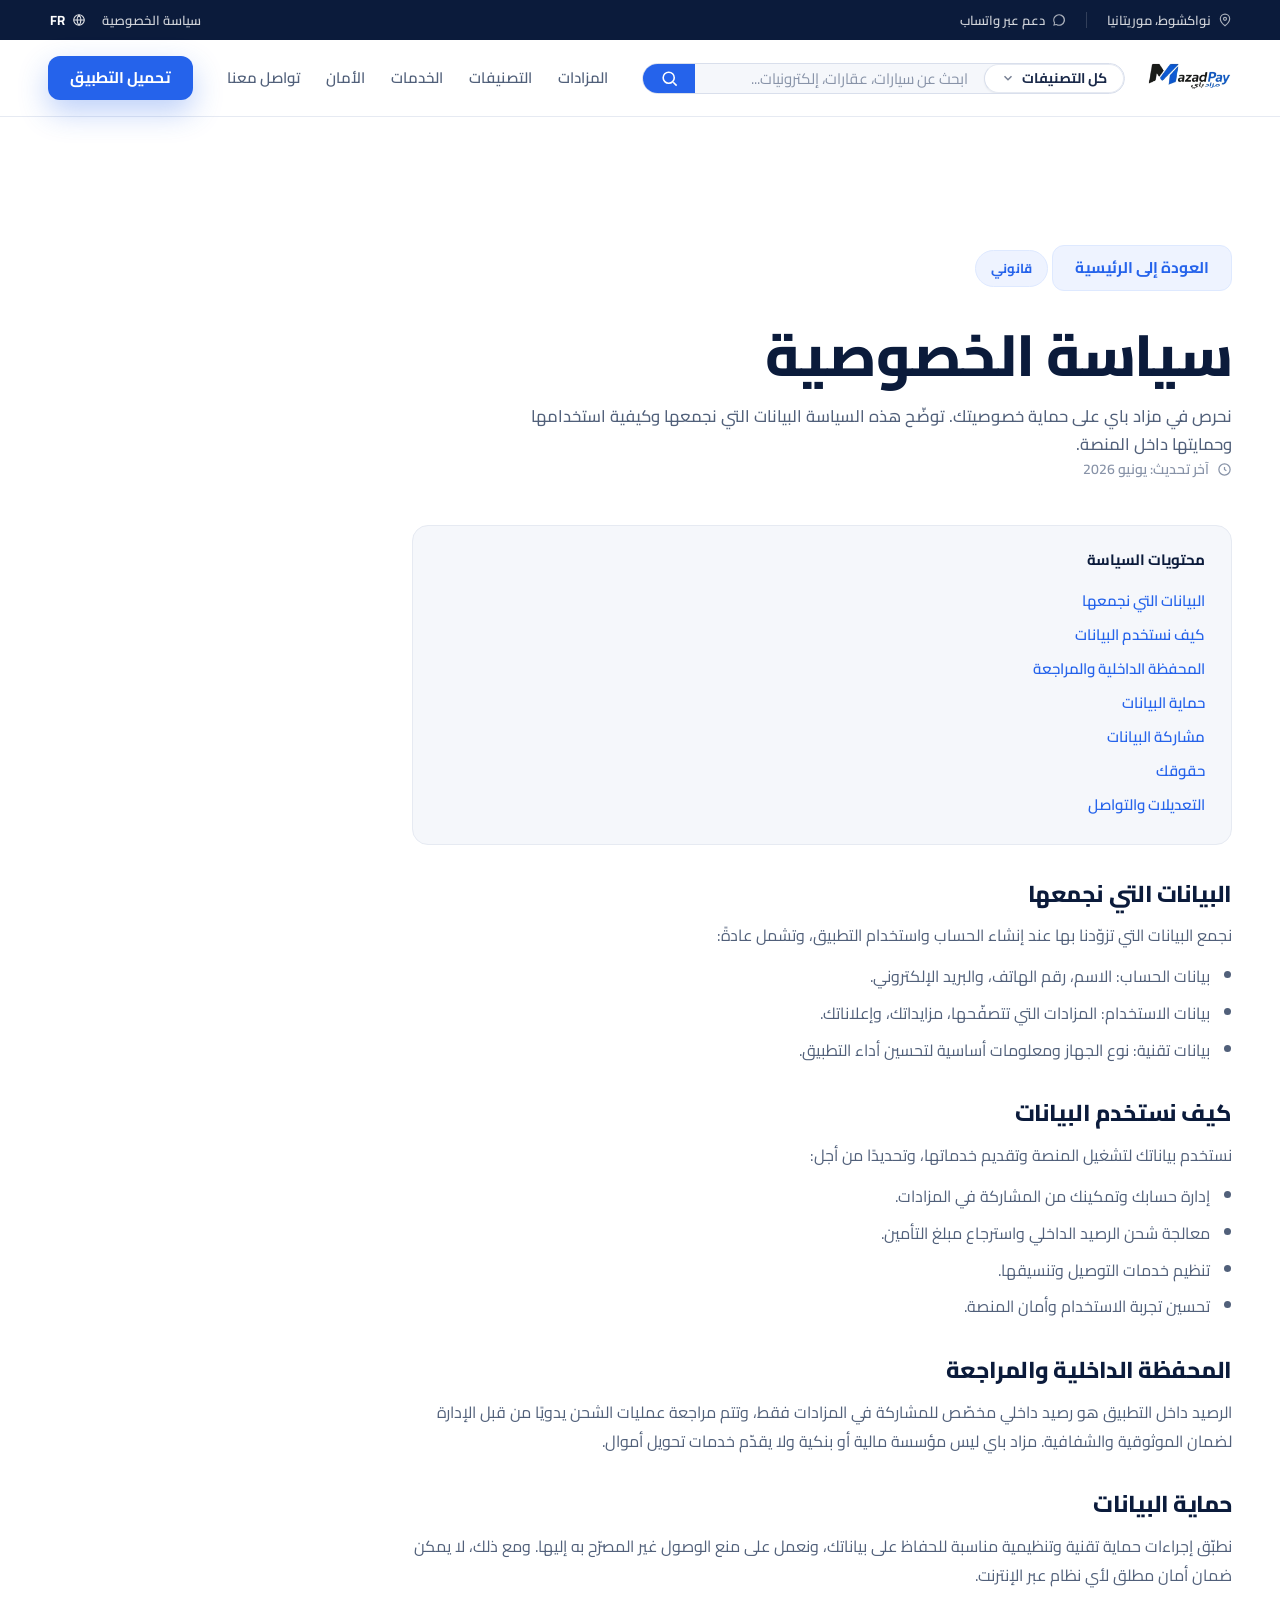
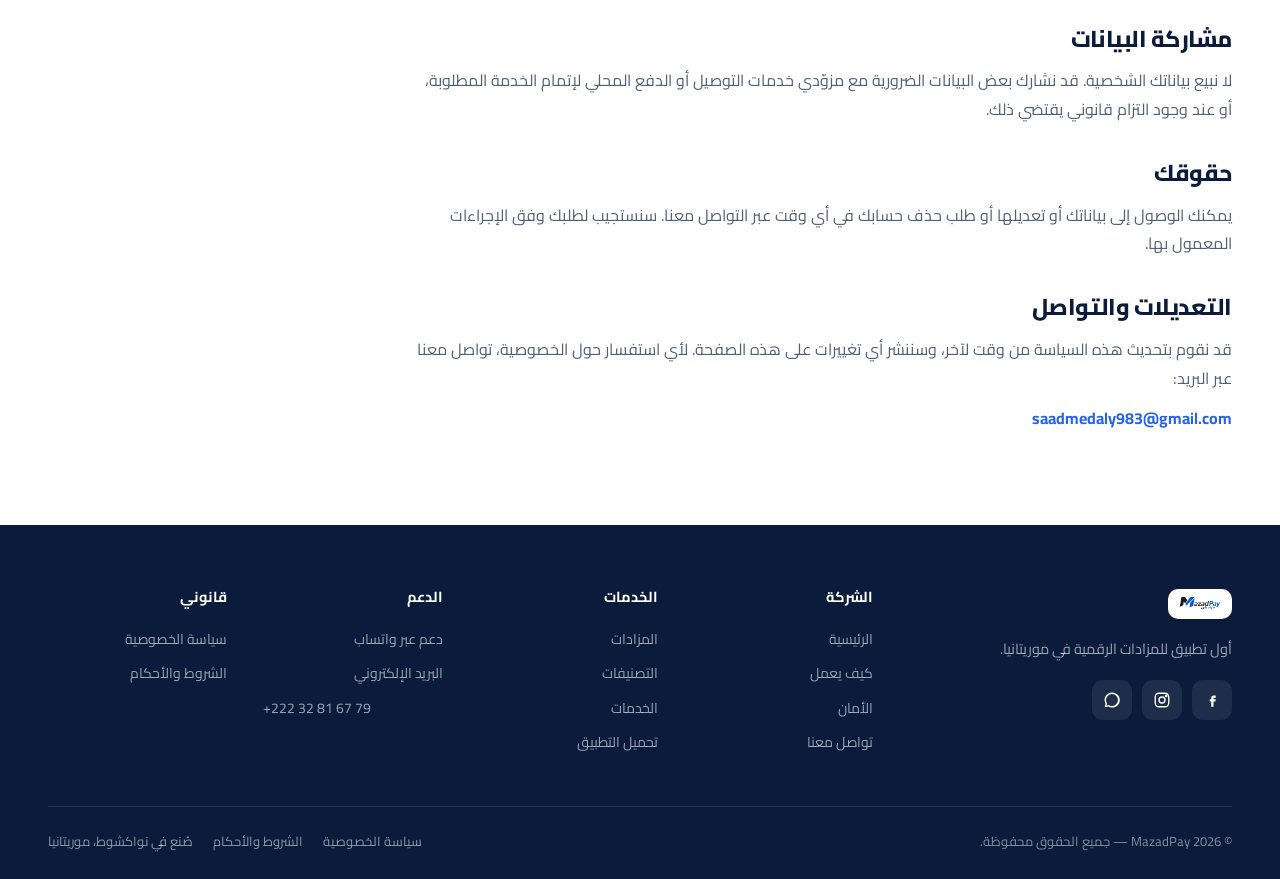
==== privacy.html @ 78e2364e "feat: improve MazadPay static website for launch - professional static website: HTML + CSS + JS, RTL" ====
<!DOCTYPE html>
<html lang="ar" dir="rtl">
<head>
<meta charset="UTF-8" />
<meta name="viewport" content="width=device-width, initial-scale=1.0" />
<title>سياسة الخصوصية — مزاد باي MazadPay</title>
<meta name="description" content="سياسة خصوصية مزاد باي MazadPay: كيف نجمع بياناتك ونحميها ونستخدمها داخل منصة المزادات الرقمية." />
<meta name="theme-color" content="#2563EB" />
<link rel="icon" type="image/png" href="assets/mazadpay-logo-transparent.png" />
<link rel="preconnect" href="https://fonts.googleapis.com" />
<link rel="preconnect" href="https://fonts.gstatic.com" crossorigin />
<link href="https://fonts.googleapis.com/css2?family=Cairo:wght@400;500;600;700;800&display=swap" rel="stylesheet" />
<link rel="stylesheet" href="css/styles.css" />
<link rel="stylesheet" href="css/home.css" />
</head>
<body>

<div class="topbar">
  <div class="container topbar__inner">
    <span class="topbar__item"><svg viewBox="0 0 24 24" fill="none" stroke="currentColor" stroke-width="2"><path d="M20 10c0 6-8 12-8 12s-8-6-8-12a8 8 0 0 1 16 0Z"/><circle cx="12" cy="10" r="2.6"/></svg><span data-i18n="tb_loc">نواكشوط، موريتانيا</span></span>
    <span class="topbar__sep"></span>
    <a class="topbar__item hide-sm" href="https://wa.me/22232816779" target="_blank" rel="noopener"><svg viewBox="0 0 24 24" fill="currentColor"><path d="M12 2a10 10 0 0 0-8.6 15l-1.3 4.8 5-1.3A10 10 0 1 0 12 2Zm0 18a8 8 0 0 1-4.1-1.1l-.3-.2-3 .8.8-2.9-.2-.3A8 8 0 1 1 12 20Z"/></svg><span data-i18n="tb_support">دعم عبر واتساب</span></a>
    <div class="topbar__right">
      <a class="topbar__item hide-sm" href="privacy.html" data-i18n="ft_privacy">سياسة الخصوصية</a>
      <button class="topbar__lang" data-lang-toggle aria-label="Switch language"><svg viewBox="0 0 24 24" fill="none" stroke="currentColor" stroke-width="2"><circle cx="12" cy="12" r="9"/><path d="M3 12h18M12 3a14 14 0 0 1 0 18M12 3a14 14 0 0 0 0 18"/></svg><span class="lang-label">FR</span></button>
    </div>
  </div>
</div>

<header class="header">
  <div class="container header__inner">
    <a href="index.html" class="header__logo" aria-label="MazadPay"><img src="assets/mazadpay-logo-transparent.png" alt="MazadPay" /></a>
    <form class="header__search" role="search" onsubmit="return false;">
      <span class="cat"><span data-i18n="sc_all">كل التصنيفات</span><svg viewBox="0 0 24 24" fill="none" stroke="currentColor" stroke-width="2.5"><path d="m6 9 6 6 6-6"/></svg></span>
      <input type="search" data-i18n-ph="search_ph" placeholder="ابحث عن سيارة، عقار، هاتف..." aria-label="بحث" />
      <button type="submit" data-i18n-aria="search_btn" aria-label="بحث"><svg viewBox="0 0 24 24" fill="none" stroke="currentColor" stroke-width="2"><circle cx="11" cy="11" r="7"/><path d="m21 21-4.3-4.3"/></svg></button>
    </form>
    <nav class="header__nav">
      <a href="index.html#auctions" data-i18n="nav_auctions">المزادات</a>
      <a href="index.html#categories" data-i18n="cat_eyebrow">التصنيفات</a>
      <a href="index.html#services" data-i18n="nav_services">الخدمات</a>
      <a href="index.html#security" data-i18n="nav_security">الأمان</a>
      <a href="index.html#contact" data-i18n="nav_contact">تواصل معنا</a>
    </nav>
    <div class="header__right">
      <a href="index.html#download" class="btn btn--primary" data-i18n="nav_download">تحميل التطبيق</a>
      <button class="header__burger" aria-label="Menu"><span></span></button>
    </div>
  </div>
  <div class="mobile-menu">
    <a href="index.html#auctions" data-i18n="nav_auctions">المزادات</a>
    <a href="index.html#categories" data-i18n="cat_eyebrow">التصنيفات</a>
    <a href="index.html#services" data-i18n="nav_services">الخدمات</a>
    <a href="index.html#how" data-i18n="nav_how">كيف يعمل</a>
    <a href="index.html#security" data-i18n="nav_security">الأمان</a>
    <a href="index.html#contact" data-i18n="nav_contact">تواصل معنا</a>
    <a href="index.html#download" class="btn btn--primary btn--block" data-i18n="nav_download">تحميل التطبيق</a>
  </div>
</header>

<main class="legal">
  <div class="container">
    <div class="legal__head">
      <a href="index.html" class="btn btn--soft" style="margin-bottom:22px" data-i18n="lg_back">العودة إلى الرئيسية</a>
      <span class="eyebrow" data-i18n="pp_eyebrow">قانوني</span>
      <h1 data-i18n="pp_title">سياسة الخصوصية</h1>
      <p class="lead" data-i18n="pp_intro" style="margin-top:14px">نحرص في مزاد باي على حماية خصوصيتك. توضّح هذه السياسة البيانات التي نجمعها وكيفية استخدامها وحمايتها داخل المنصة.</p>
      <div class="legal__updated"><svg viewBox="0 0 24 24" width="15" fill="none" stroke="currentColor" stroke-width="2"><circle cx="12" cy="12" r="9"/><path d="M12 8v4l3 2"/></svg><span data-i18n="lg_updated">آخر تحديث: يونيو 2026</span></div>
    </div>

    <div class="legal__body">
      <div class="legal__toc">
        <strong data-i18n="pp_toc">محتويات السياسة</strong>
        <a href="#p1" data-i18n="pp_h1">البيانات التي نجمعها</a>
        <a href="#p2" data-i18n="pp_h2">كيف نستخدم البيانات</a>
        <a href="#p3" data-i18n="pp_h3">المحفظة الداخلية والمراجعة</a>
        <a href="#p4" data-i18n="pp_h4">حماية البيانات</a>
        <a href="#p5" data-i18n="pp_h5">مشاركة البيانات</a>
        <a href="#p6" data-i18n="pp_h6">حقوقك</a>
        <a href="#p7" data-i18n="pp_h7">التعديلات والتواصل</a>
      </div>

      <h2 id="p1" data-i18n="pp_h1">البيانات التي نجمعها</h2>
      <p data-i18n="pp_p1">نجمع البيانات التي تزوّدنا بها عند إنشاء الحساب واستخدام التطبيق، وتشمل عادةً:</p>
      <ul>
        <li data-i18n="pp_l1a">بيانات الحساب: الاسم، رقم الهاتف، والبريد الإلكتروني.</li>
        <li data-i18n="pp_l1b">بيانات الاستخدام: المزادات التي تتصفّحها، مزايداتك، وإعلاناتك.</li>
        <li data-i18n="pp_l1c">بيانات تقنية: نوع الجهاز ومعلومات أساسية لتحسين أداء التطبيق.</li>
      </ul>

      <h2 id="p2" data-i18n="pp_h2">كيف نستخدم البيانات</h2>
      <p data-i18n="pp_p2">نستخدم بياناتك لتشغيل المنصة وتقديم خدماتها، وتحديدًا من أجل:</p>
      <ul>
        <li data-i18n="pp_l2a">إدارة حسابك وتمكينك من المشاركة في المزادات.</li>
        <li data-i18n="pp_l2b">معالجة شحن الرصيد الداخلي واسترجاع مبلغ التأمين.</li>
        <li data-i18n="pp_l2c">تنظيم خدمات التوصيل وتنسيقها.</li>
        <li data-i18n="pp_l2d">تحسين تجربة الاستخدام وأمان المنصة.</li>
      </ul>

      <h2 id="p3" data-i18n="pp_h3">المحفظة الداخلية والمراجعة</h2>
      <p data-i18n="pp_p3">الرصيد داخل التطبيق هو رصيد داخلي مخصّص للمشاركة في المزادات فقط، وتتم مراجعة عمليات الشحن يدويًا من قبل الإدارة لضمان الموثوقية والشفافية. مزاد باي ليس مؤسسة مالية أو بنكية ولا يقدّم خدمات تحويل أموال.</p>

      <h2 id="p4" data-i18n="pp_h4">حماية البيانات</h2>
      <p data-i18n="pp_p4">نطبّق إجراءات حماية تقنية وتنظيمية مناسبة للحفاظ على بياناتك، ونعمل على منع الوصول غير المصرّح به إليها. ومع ذلك، لا يمكن ضمان أمان مطلق لأي نظام عبر الإنترنت.</p>

      <h2 id="p5" data-i18n="pp_h5">مشاركة البيانات</h2>
      <p data-i18n="pp_p5">لا نبيع بياناتك الشخصية. قد نشارك بعض البيانات الضرورية مع مزوّدي خدمات التوصيل أو الدفع المحلي لإتمام الخدمة المطلوبة، أو عند وجود التزام قانوني يقتضي ذلك.</p>

      <h2 id="p6" data-i18n="pp_h6">حقوقك</h2>
      <p data-i18n="pp_p6">يمكنك الوصول إلى بياناتك أو تعديلها أو طلب حذف حسابك في أي وقت عبر التواصل معنا. سنستجيب لطلبك وفق الإجراءات المعمول بها.</p>

      <h2 id="p7" data-i18n="pp_h7">التعديلات والتواصل</h2>
      <p data-i18n="pp_p7">قد نقوم بتحديث هذه السياسة من وقت لآخر، وسننشر أي تغييرات على هذه الصفحة. لأي استفسار حول الخصوصية، تواصل معنا عبر البريد:</p>
      <p><a href="mailto:saadmedaly983@gmail.com" style="color:var(--blue);font-weight:700" dir="ltr">saadmedaly983@gmail.com</a></p>
    </div>
  </div>
</main>

<footer class="footer">
  <div class="container">
    <div class="footer__grid">
      <div class="footer__brand">
        <img src="assets/mazadpay-logo.png" alt="MazadPay" />
        <p data-i18n="ft_tagline">أول تطبيق للمزادات الرقمية في موريتانيا، يجمع بين المزادات الآمنة، الدفع المحلي، وخدمات التوصيل المتكاملة.</p>
        <div class="footer__social">
          <a href="#" aria-label="Facebook"><svg viewBox="0 0 24 24" fill="#fff"><path d="M14 9h3V6h-3c-2 0-3 1.3-3 3v2H9v3h2v7h3v-7h2.5l.5-3H14v-1.5c0-.7.3-1 1-1Z"/></svg></a>
          <a href="#" aria-label="Instagram"><svg viewBox="0 0 24 24" fill="none" stroke="#fff" stroke-width="1.8"><rect x="3" y="3" width="18" height="18" rx="5"/><circle cx="12" cy="12" r="4"/><circle cx="17.5" cy="6.5" r="1" fill="#fff"/></svg></a>
          <a href="https://wa.me/22232816779" aria-label="WhatsApp"><svg viewBox="0 0 24 24" fill="#fff"><path d="M12 2a10 10 0 0 0-8.6 15l-1.3 4.8 5-1.3A10 10 0 1 0 12 2Zm0 18a8 8 0 0 1-4.1-1.1l-.3-.2-3 .8.8-2.9-.2-.3A8 8 0 1 1 12 20Z"/></svg></a>
        </div>
      </div>
      <div class="footer__col">
        <h4 data-i18n="tb_company">الشركة</h4>
        <a href="index.html#home" data-i18n="nav_home">الرئيسية</a>
        <a href="index.html#how" data-i18n="nav_how">كيف يعمل</a>
        <a href="index.html#security" data-i18n="nav_security">الأمان</a>
        <a href="index.html#contact" data-i18n="nav_contact">تواصل معنا</a>
      </div>
      <div class="footer__col">
        <h4 data-i18n="ft_services">الخدمات</h4>
        <a href="index.html#auctions" data-i18n="nav_auctions">المزادات</a>
        <a href="index.html#categories" data-i18n="cat_eyebrow">التصنيفات</a>
        <a href="index.html#services" data-i18n="nav_services">الخدمات</a>
        <a href="index.html#download" data-i18n="nav_download">تحميل التطبيق</a>
      </div>
      <div class="footer__col">
        <h4 data-i18n="tb_support_col">الدعم</h4>
        <a href="https://wa.me/22232816779" target="_blank" rel="noopener" data-i18n="tb_support">دعم عبر واتساب</a>
        <a href="mailto:saadmedaly983@gmail.com" data-i18n="ct_email_l">البريد الإلكتروني</a>
        <a href="tel:+22232816779" dir="ltr" style="text-align:start">+222 32 81 67 79</a>
      </div>
      <div class="footer__col">
        <h4 data-i18n="ft_c3">قانوني</h4>
        <a href="privacy.html" data-i18n="ft_privacy">سياسة الخصوصية</a>
        <a href="terms.html" data-i18n="ft_terms">الشروط والأحكام</a>
      </div>
    </div>
    <div class="footer__bottom">
      <p>© <span id="year">2026</span> MazadPay — <span data-i18n="ft_rights">جميع الحقوق محفوظة.</span></p>
      <div class="links">
        <a href="privacy.html" data-i18n="ft_privacy">سياسة الخصوصية</a>
        <a href="terms.html" data-i18n="ft_terms">الشروط والأحكام</a>
        <span data-i18n="ft_made">صُنع في نواكشوط، موريتانيا</span>
      </div>
    </div>
  </div>
</footer>

<script>document.getElementById("year").textContent = new Date().getFullYear();</script>
<script src="js/i18n.js"></script>
<script>
Object.assign(window.I18N.ar, {
  pp_eyebrow:"قانوني", pp_title:"سياسة الخصوصية",
  pp_intro:"نحرص في مزاد باي على حماية خصوصيتك. توضّح هذه السياسة البيانات التي نجمعها وكيفية استخدامها وحمايتها داخل المنصة.",
  pp_toc:"محتويات السياسة",
  pp_h1:"البيانات التي نجمعها", pp_h2:"كيف نستخدم البيانات", pp_h3:"المحفظة الداخلية والمراجعة",
  pp_h4:"حماية البيانات", pp_h5:"مشاركة البيانات", pp_h6:"حقوقك", pp_h7:"التعديلات والتواصل",
  pp_p1:"نجمع البيانات التي تزوّدنا بها عند إنشاء الحساب واستخدام التطبيق، وتشمل عادةً:",
  pp_l1a:"بيانات الحساب: الاسم، رقم الهاتف، والبريد الإلكتروني.",
  pp_l1b:"بيانات الاستخدام: المزادات التي تتصفّحها، مزايداتك، وإعلاناتك.",
  pp_l1c:"بيانات تقنية: نوع الجهاز ومعلومات أساسية لتحسين أداء التطبيق.",
  pp_p2:"نستخدم بياناتك لتشغيل المنصة وتقديم خدماتها، وتحديدًا من أجل:",
  pp_l2a:"إدارة حسابك وتمكينك من المشاركة في المزادات.",
  pp_l2b:"معالجة شحن الرصيد الداخلي واسترجاع مبلغ التأمين.",
  pp_l2c:"تنظيم خدمات التوصيل وتنسيقها.",
  pp_l2d:"تحسين تجربة الاستخدام وأمان المنصة.",
  pp_p3:"الرصيد داخل التطبيق هو رصيد داخلي مخصّص للمشاركة في المزادات فقط، وتتم مراجعة عمليات الشحن يدويًا من قبل الإدارة لضمان الموثوقية والشفافية. مزاد باي ليس مؤسسة مالية أو بنكية ولا يقدّم خدمات تحويل أموال.",
  pp_p4:"نطبّق إجراءات حماية تقنية وتنظيمية مناسبة للحفاظ على بياناتك، ونعمل على منع الوصول غير المصرّح به إليها. ومع ذلك، لا يمكن ضمان أمان مطلق لأي نظام عبر الإنترنت.",
  pp_p5:"لا نبيع بياناتك الشخصية. قد نشارك بعض البيانات الضرورية مع مزوّدي خدمات التوصيل أو الدفع المحلي لإتمام الخدمة المطلوبة، أو عند وجود التزام قانوني يقتضي ذلك.",
  pp_p6:"يمكنك الوصول إلى بياناتك أو تعديلها أو طلب حذف حسابك في أي وقت عبر التواصل معنا. سنستجيب لطلبك وفق الإجراءات المعمول بها.",
  pp_p7:"قد نقوم بتحديث هذه السياسة من وقت لآخر، وسننشر أي تغييرات على هذه الصفحة. لأي استفسار حول الخصوصية، تواصل معنا عبر البريد:"
});
Object.assign(window.I18N.fr, {
  pp_eyebrow:"Légal", pp_title:"Politique de confidentialité",
  pp_intro:"Chez MazadPay, nous protégeons votre vie privée. Cette politique explique les données que nous collectons, leur utilisation et leur protection au sein de la plateforme.",
  pp_toc:"Sommaire",
  pp_h1:"Données collectées", pp_h2:"Utilisation des données", pp_h3:"Portefeuille interne et vérification",
  pp_h4:"Protection des données", pp_h5:"Partage des données", pp_h6:"Vos droits", pp_h7:"Modifications et contact",
  pp_p1:"Nous collectons les données que vous nous fournissez lors de la création du compte et de l'utilisation de l'application, notamment :",
  pp_l1a:"Données du compte : nom, numéro de téléphone et e-mail.",
  pp_l1b:"Données d'utilisation : enchères consultées, vos offres et vos annonces.",
  pp_l1c:"Données techniques : type d'appareil et informations de base pour améliorer l'application.",
  pp_p2:"Nous utilisons vos données pour exploiter la plateforme et fournir ses services, notamment pour :",
  pp_l2a:"Gérer votre compte et vous permettre de participer aux enchères.",
  pp_l2b:"Traiter la recharge du solde interne et la récupération de la caution.",
  pp_l2c:"Organiser et coordonner les services de livraison.",
  pp_l2d:"Améliorer l'expérience d'utilisation et la sécurité de la plateforme.",
  pp_p3:"Le solde dans l'application est un solde interne destiné uniquement à la participation aux enchères. Les recharges sont vérifiées manuellement par l'administration pour garantir fiabilité et transparence. MazadPay n'est pas une institution financière ou bancaire et ne fournit pas de services de transfert d'argent.",
  pp_p4:"Nous appliquons des mesures de protection techniques et organisationnelles appropriées pour préserver vos données et empêcher tout accès non autorisé. Toutefois, aucune sécurité absolue ne peut être garantie sur Internet.",
  pp_p5:"Nous ne vendons pas vos données personnelles. Nous pouvons partager certaines données nécessaires avec les prestataires de livraison ou de paiement local pour réaliser le service demandé, ou en cas d'obligation légale.",
  pp_p6:"Vous pouvez accéder à vos données, les modifier ou demander la suppression de votre compte à tout moment en nous contactant. Nous traiterons votre demande selon les procédures en vigueur.",
  pp_p7:"Nous pouvons mettre à jour cette politique de temps à autre et publierons tout changement sur cette page. Pour toute question relative à la confidentialité, contactez-nous par e-mail :",
  ft_tagline:"La première application d'enchères numériques en Mauritanie."
});
window.I18N.ar.ft_tagline = "أول تطبيق للمزادات الرقمية في موريتانيا.";
</script>
<script src="js/main.js"></script>
</body>
</html>
---- css/styles.css ----
/* ===========================================================
   MazadPay — Premium foundation
   Palette: Blue (brand) · White · Gray · Navy ink (text)
   Green = success/trust only. Font: Cairo. RTL-first.
   =========================================================== */

:root {
  /* Brand blue */
  --blue:      #2563EB;
  --blue-600:  #1D4ED8;
  --blue-700:  #1B3FB0;
  --blue-50:   #EEF3FF;
  --blue-100:  #DEE9FF;
  --blue-200:  #C5D7FF;

  /* Navy ink (text + dark surfaces) */
  --ink:    #0B1B3B;
  --ink-2:  #1B2A4A;
  --slate:  #51607A;
  --muted:  #8893A8;

  /* Surfaces / lines */
  --bg:      #FFFFFF;
  --bg-soft: #F5F7FB;
  --bg-2:    #EEF2F8;
  --line:    #E6EAF2;
  --line-2:  #D9DFEC;

  /* Success */
  --green:    #15A35A;
  --green-50: #E8F8F0;
  --green-100:#C7ECD7;

  /* Amber (time only, used sparingly as ink-on-light) */
  --warn:     #B4791A;
  --warn-50:  #FBF3E4;

  /* Shadows — soft, layered, premium */
  --sh-xs: 0 1px 2px rgba(11,27,59,.06);
  --sh-sm: 0 2px 8px rgba(11,27,59,.06);
  --sh-md: 0 8px 24px rgba(11,27,59,.08);
  --sh-lg: 0 20px 48px rgba(11,27,59,.12);
  --sh-xl: 0 36px 80px rgba(11,27,59,.16);
  --sh-blue: 0 12px 30px rgba(37,99,235,.30);

  /* Radius */
  --r-xs: 8px;
  --r-sm: 12px;
  --r:    16px;
  --r-lg: 20px;
  --r-xl: 26px;
  --r-2xl:34px;
  --pill: 999px;

  --container: 1240px;
  --topbar-h: 40px;
  --header-h: 76px;

  --font: "Cairo", "Segoe UI", system-ui, -apple-system, sans-serif;
}

* { box-sizing: border-box; margin: 0; padding: 0; }
html { scroll-behavior: smooth; scroll-padding-top: calc(var(--header-h) + 22px); -webkit-text-size-adjust: 100%; }
body {
  font-family: var(--font); color: var(--ink); background: var(--bg);
  line-height: 1.6; font-size: 16px; -webkit-font-smoothing: antialiased;
  text-rendering: optimizeLegibility; overflow-x: hidden;
}
img, svg { display: block; max-width: 100%; }
a { color: inherit; text-decoration: none; }
button { font-family: inherit; cursor: pointer; border: none; background: none; color: inherit; }
ul { list-style: none; }
input, textarea, select { font-family: inherit; }
:focus-visible { outline: 3px solid rgba(37,99,235,.38); outline-offset: 2px; border-radius: 6px; }
::selection { background: var(--blue-100); }

/* ---------- Layout ---------- */
.container { width: 100%; max-width: var(--container); margin-inline: auto; padding-inline: 28px; }
.section { padding-block: 96px; position: relative; }
.section--tight { padding-block: 72px; }
.section--soft { background: var(--bg-soft); }
.section--ink { background: var(--ink); color: #fff; }

/* ---------- Type ---------- */
h1,h2,h3,h4 { color: var(--ink); line-height: 1.16; font-weight: 800; letter-spacing: -0.02em; }
h1 { font-size: clamp(34px, 4.6vw, 58px); }
h2 { font-size: clamp(28px, 3.4vw, 42px); }
h3 { font-size: clamp(19px, 1.6vw, 23px); font-weight: 700; }
p { text-wrap: pretty; }
.lead { color: var(--slate); font-size: clamp(16px, 1.3vw, 18.5px); line-height: 1.7; font-weight: 500; }
.display { letter-spacing: -0.03em; }

.eyebrow {
  display: inline-flex; align-items: center; gap: 8px;
  font-size: 13px; font-weight: 700; letter-spacing: .01em;
  color: var(--blue); background: var(--blue-50);
  padding: 7px 15px; border-radius: var(--pill); border: 1px solid var(--blue-100);
  margin-bottom: 18px;
}
.eyebrow--green { color: var(--green); background: var(--green-50); border-color: var(--green-100); }
.eyebrow--light { color: #fff; background: rgba(255,255,255,.14); border-color: rgba(255,255,255,.2); }

.sec-head { max-width: 700px; margin-bottom: 52px; }
.sec-head.center { margin-inline: auto; text-align: center; }
.sec-head h2 { margin-bottom: 14px; }
.sec-head-row { display: flex; align-items: flex-end; justify-content: space-between; gap: 24px; margin-bottom: 40px; }
.sec-head-row .l { max-width: 640px; }
.sec-head-row h2 { margin: 8px 0 0; }
.sec-head-row .lead { margin-top: 10px; }

/* ---------- Buttons ---------- */
.btn {
  display: inline-flex; align-items: center; justify-content: center; gap: 9px;
  font-weight: 700; font-size: 15.5px; line-height: 1; white-space: nowrap;
  padding: 14px 22px; border-radius: var(--r-sm);
  transition: transform .16s ease, box-shadow .2s ease, background .2s, border-color .2s, color .2s;
}
.btn svg { width: 18px; height: 18px; }
.btn--primary { background: var(--blue); color: #fff; box-shadow: var(--sh-blue); }
.btn--primary:hover { background: var(--blue-600); transform: translateY(-2px); }
.btn--ghost { background: #fff; color: var(--ink); border: 1px solid var(--line-2); box-shadow: var(--sh-xs); }
.btn--ghost:hover { border-color: var(--blue); color: var(--blue); transform: translateY(-2px); }
.btn--soft { background: var(--blue-50); color: var(--blue); border: 1px solid var(--blue-100); }
.btn--soft:hover { background: var(--blue-100); }
.btn--white { background: #fff; color: var(--blue); }
.btn--white:hover { transform: translateY(-2px); box-shadow: var(--sh-md); }
.btn--lg { padding: 16px 28px; font-size: 16.5px; }
.btn--block { width: 100%; }
.btn--ink { background: var(--ink); color: #fff; }
.btn--ink:hover { background: #14264a; transform: translateY(-2px); }

.linkarrow { display: inline-flex; align-items: center; gap: 7px; font-weight: 700; font-size: 15px; color: var(--blue); }
.linkarrow svg { width: 16px; height: 16px; transition: transform .18s; }
html[dir="rtl"] .linkarrow svg { transform: scaleX(-1); }
html[dir="rtl"] .linkarrow:hover svg { transform: scaleX(-1) translateX(3px); }
.linkarrow:hover svg { transform: translateX(3px); }

/* ---------- Top utility bar ---------- */
.topbar { background: var(--ink); color: rgba(255,255,255,.8); font-size: 13px; }
.topbar__inner { height: var(--topbar-h); display: flex; align-items: center; gap: 20px; }
.topbar__item { display: inline-flex; align-items: center; gap: 7px; font-weight: 600; }
.topbar__item svg { width: 14px; height: 14px; opacity: .8; }
.topbar a.topbar__item:hover { color: #fff; }
.topbar__sep { width: 1px; height: 16px; background: rgba(255,255,255,.16); }
.topbar__right { margin-inline-start: auto; display: flex; align-items: center; gap: 16px; }
.topbar__lang { display: inline-flex; align-items: center; gap: 6px; font-weight: 700; color: #fff; }
.topbar__lang svg { width: 14px; height: 14px; opacity: .85; }
.topbar__lang:hover { color: var(--blue-200); }
@media (max-width: 760px) { .topbar__item.hide-sm { display: none; } }

/* ---------- Header ---------- */
.header {
  position: sticky; inset-block-start: 0; z-index: 100;
  background: rgba(255,255,255,.9); backdrop-filter: saturate(180%) blur(14px);
  -webkit-backdrop-filter: saturate(180%) blur(14px);
  border-bottom: 1px solid var(--line); transition: box-shadow .25s;
}
.header.scrolled { box-shadow: var(--sh-sm); }
.header__inner { height: var(--header-h); display: flex; align-items: center; gap: 22px; }
.header__logo img { height: 32px; width: auto; }
.header__search {
  flex: 1; max-width: 540px; display: flex; align-items: stretch;
  border: 1.5px solid var(--line-2); border-radius: var(--pill);
  background: var(--bg-soft); overflow: hidden; transition: border-color .18s, background .18s, box-shadow .18s;
}
.header__search:focus-within { border-color: var(--blue); background: #fff; box-shadow: 0 0 0 4px rgba(37,99,235,.1); }
.header__search .cat { display: inline-flex; align-items: center; gap: 7px; padding: 0 16px; font-size: 14px; font-weight: 700; color: var(--ink-2); border-inline-end: 1px solid var(--line-2); white-space: nowrap; }
.header__search .cat svg { width: 14px; height: 14px; opacity: .6; }
.header__search input { flex: 1; min-width: 0; border: none; background: none; padding: 0 16px; font-size: 15px; color: var(--ink); }
.header__search input:focus { outline: none; }
.header__search input::placeholder { color: var(--muted); }
.header__search button { width: 52px; background: var(--blue); color: #fff; display: grid; place-items: center; transition: background .18s; }
.header__search button:hover { background: var(--blue-600); }
.header__search button svg { width: 19px; height: 19px; }
.header__nav { display: flex; align-items: center; gap: 2px; }
.header__nav a { font-size: 15px; font-weight: 600; color: var(--slate); padding: 9px 12px; border-radius: 9px; white-space: nowrap; transition: color .15s, background .15s; }
.header__nav a:hover { color: var(--ink); background: var(--bg-soft); }
.header__right { margin-inline-start: auto; display: flex; align-items: center; gap: 12px; }
.header__burger { display: none; width: 44px; height: 44px; border-radius: 11px; border: 1px solid var(--line-2); background: #fff; align-items: center; justify-content: center; }
.header__burger span { position: relative; width: 18px; height: 2px; background: var(--ink); display: block; }
.header__burger span::before, .header__burger span::after { content:""; position: absolute; inset-inline: 0; height: 2px; background: var(--ink); }
.header__burger span::before { top: -6px; } .header__burger span::after { top: 6px; }

/* category strip under header */
.catbar { background: #fff; border-bottom: 1px solid var(--line); }
.catbar__inner { display: flex; align-items: center; gap: 4px; height: 48px; overflow-x: auto; scrollbar-width: none; }
.catbar__inner::-webkit-scrollbar { display: none; }
.catbar a { display: inline-flex; align-items: center; gap: 8px; white-space: nowrap; color: var(--slate); font-size: 14.5px; font-weight: 600; padding: 8px 14px; border-radius: 9px; transition: color .15s, background .15s; }
.catbar a:hover { color: var(--blue); background: var(--blue-50); }
.catbar a svg { width: 17px; height: 17px; }
.catbar a.lead-link { color: var(--ink); font-weight: 700; }

/* Mobile menu */
.lang-toggle { display: inline-flex; align-items: center; gap: 7px; font-weight: 700; font-size: 14px; color: var(--ink); border: 1px solid var(--line-2); border-radius: var(--pill); padding: 9px 15px; background: #fff; transition: border-color .2s, color .2s; }
.lang-toggle:hover { border-color: var(--blue); color: var(--blue); }
.lang-toggle svg { width: 16px; height: 16px; opacity: .7; }
.lang-label { min-width: 18px; text-align: center; }
.mobile-menu { position: absolute; inset-block-start: 100%; inset-inline: 0; z-index: 99; background: #fff; border-bottom: 1px solid var(--line); box-shadow: var(--sh-md); transform: translateY(-12px); opacity: 0; pointer-events: none; transition: transform .25s, opacity .25s; padding: 14px 28px 22px; }
.mobile-menu.open { transform: none; opacity: 1; pointer-events: auto; }
.mobile-menu a { display: block; padding: 13px 6px; font-weight: 600; color: var(--ink-2); border-bottom: 1px solid var(--line); }
.mobile-menu a:last-of-type { border-bottom: none; }
.mobile-menu .btn { margin-top: 14px; }

/* ---------- Footer ---------- */
.footer { background: var(--ink); color: #fff; padding-block: 64px 28px; }
.footer__grid { display: grid; grid-template-columns: 1.8fr 1fr 1fr 1fr 1fr; gap: 36px; }
.footer__brand img { height: 30px; background: #fff; padding: 7px 11px; border-radius: 10px; margin-bottom: 18px; }
.footer__brand p { color: rgba(255,255,255,.6); font-size: 14.5px; max-width: 300px; }
.footer__social { display: flex; gap: 10px; margin-top: 20px; }
.footer__social a { width: 40px; height: 40px; border-radius: 11px; background: rgba(255,255,255,.08); display: grid; place-items: center; transition: background .2s, transform .2s; }
.footer__social a:hover { background: var(--blue); transform: translateY(-2px); }
.footer__social svg { width: 18px; height: 18px; }
.footer__col h4 { color: #fff; font-size: 14.5px; font-weight: 700; margin-bottom: 16px; letter-spacing: 0; }
.footer__col a { display: block; color: rgba(255,255,255,.6); font-size: 14px; padding: 6px 0; transition: color .15s; }
.footer__col a:hover { color: #fff; }
.footer__bottom { display: flex; align-items: center; justify-content: space-between; gap: 16px; flex-wrap: wrap; margin-top: 46px; padding-top: 24px; border-top: 1px solid rgba(255,255,255,.1); }
.footer__bottom p { color: rgba(255,255,255,.5); font-size: 13px; }
.footer__bottom .links { display: flex; gap: 20px; flex-wrap: wrap; }
.footer__bottom .links a, .footer__bottom .links span { color: rgba(255,255,255,.55); font-size: 13px; }
.footer__bottom .links a:hover { color: #fff; }

/* ---------- Legal ---------- */
.legal { padding-block: calc(var(--header-h) + 52px) 80px; }
.legal__head { max-width: 760px; margin-bottom: 40px; }
.legal__head h1 { margin: 8px 0 14px; }
.legal__body { max-width: 820px; }
.legal__body h2 { font-size: 23px; margin: 36px 0 14px; }
.legal__body p, .legal__body li { color: var(--slate); font-size: 16px; margin-bottom: 12px; line-height: 1.8; }
.legal__body ul { padding-inline-start: 22px; list-style: disc; }
.legal__body ul li { margin-bottom: 8px; }
.legal__toc { background: var(--bg-soft); border: 1px solid var(--line); border-radius: var(--r); padding: 22px 26px; margin-bottom: 34px; }
.legal__toc strong { display: block; margin-bottom: 12px; font-size: 15px; }
.legal__toc a { display: block; color: var(--blue); font-weight: 600; padding: 5px 0; font-size: 15px; }
.legal__updated { display: inline-flex; align-items: center; gap: 8px; font-size: 14px; color: var(--muted); font-weight: 600; }
.legal__updated svg { width: 15px; height: 15px; }

/* ---------- Reveal ---------- */
.reveal { opacity: 1; transform: none; }
html.js-anim .reveal { opacity: 0; transform: translateY(22px); transition: opacity .6s cubic-bezier(.22,.61,.36,1), transform .6s cubic-bezier(.22,.61,.36,1); }
html.js-anim .reveal.in { opacity: 1; transform: none; }
html.reveal-safe .reveal { opacity: 1 !important; transform: none !important; transition: none !important; }
.reveal.d1 { transition-delay: .07s; } .reveal.d2 { transition-delay: .14s; }
.reveal.d3 { transition-delay: .21s; } .reveal.d4 { transition-delay: .28s; } .reveal.d5 { transition-delay: .35s; }
@media (prefers-reduced-motion: reduce) { html.js-anim .reveal { opacity: 1 !important; transform: none !important; } html { scroll-behavior: auto; } [data-float] { animation: none !important; } }

/* ---------- Stats Band ---------- */
.stats-band { background: var(--bg); border-block: 1px solid var(--line); padding-block: 36px; }
.stats-band__inner { display: flex; align-items: center; justify-content: center; gap: 0; flex-wrap: wrap; }
.stat { text-align: center; padding: 16px 40px; }
.stat__v { font-size: clamp(28px, 3vw, 38px); font-weight: 900; color: var(--blue); letter-spacing: -0.03em; line-height: 1; }
.stat__l { font-size: 14px; color: var(--slate); font-weight: 600; margin-top: 5px; }
.stat__sep { width: 1px; height: 52px; background: var(--line-2); }
@media (max-width: 600px) {
  .stats-band__inner { gap: 0; }
  .stat { padding: 12px 20px; flex: 1 1 45%; }
  .stat__sep { display: none; }
}

/* ---------- Auctions CTA ---------- */
.auctions-cta { display: flex; align-items: center; justify-content: center; flex-direction: column; gap: 16px; margin-top: 48px; padding: 36px; background: #fff; border: 1px solid var(--line); border-radius: var(--r-xl); text-align: center; }
.auctions-cta .lead { color: var(--slate); margin: 0; }

/* ---------- FAQ ---------- */
.faq-list { max-width: 760px; margin-inline: auto; display: flex; flex-direction: column; gap: 12px; }
.faq-item { background: #fff; border: 1px solid var(--line); border-radius: var(--r); overflow: hidden; transition: border-color .2s, box-shadow .2s; }
.faq-item[open] { border-color: var(--blue-200); box-shadow: var(--sh-sm); }
.faq-q { display: flex; align-items: center; justify-content: space-between; gap: 16px; padding: 20px 24px; font-weight: 700; font-size: 16.5px; cursor: pointer; list-style: none; user-select: none; color: var(--ink); }
.faq-q::-webkit-details-marker { display: none; }
.faq-q:hover { color: var(--blue); }
.faq-icon { flex: 0 0 auto; width: 22px; height: 22px; color: var(--blue); transition: transform .25s; }
.faq-item[open] .faq-icon { transform: rotate(180deg); }
.faq-a { padding: 0 24px 20px; color: var(--slate); font-size: 15.5px; line-height: 1.75; border-top: 1px solid var(--line); padding-top: 16px; }

/* ---------- APK Modal ---------- */
.apk-modal { border: none; border-radius: var(--r-xl); padding: 0; box-shadow: var(--sh-xl); max-width: 440px; width: calc(100% - 32px); }
.apk-modal::backdrop { background: rgba(11,27,59,.55); backdrop-filter: blur(4px); }
.apk-modal__inner { padding: 40px 36px; text-align: center; position: relative; }
.apk-modal__close { position: absolute; inset-block-start: 16px; inset-inline-end: 16px; width: 36px; height: 36px; border-radius: 50%; background: var(--bg-soft); color: var(--slate); display: grid; place-items: center; transition: background .18s, color .18s; }
.apk-modal__close:hover { background: var(--line); color: var(--ink); }
.apk-modal__close svg { width: 17px; height: 17px; }
.apk-modal__icon { width: 72px; height: 72px; border-radius: 20px; background: var(--blue-50); color: var(--blue); display: grid; place-items: center; margin: 0 auto 20px; }
.apk-modal__icon svg { width: 34px; height: 34px; }
.apk-modal h3 { font-size: 22px; margin-bottom: 12px; }
.apk-modal p { color: var(--slate); font-size: 15.5px; line-height: 1.7; margin-bottom: 24px; }
.apk-modal__actions { display: flex; gap: 12px; justify-content: center; flex-wrap: wrap; }
.apk-modal__actions .btn { min-width: 160px; }

/* ---------- Social soon ---------- */
.social-soon { position: relative; display: inline-flex; align-items: center; justify-content: center; width: 40px; height: 40px; border-radius: 11px; background: rgba(255,255,255,.04); cursor: default; }
.soon-badge { position: absolute; inset-block-end: -6px; inset-inline-start: 50%; transform: translateX(-50%); background: var(--ink-2); color: #fff; font-size: 8px; font-weight: 800; padding: 2px 5px; border-radius: 4px; white-space: nowrap; pointer-events: none; }

/* ---------- Responsive base ---------- */
@media (max-width: 1080px) {
  .header__nav { display: none; }
  .footer__grid { grid-template-columns: 1.6fr 1fr 1fr 1fr; }
  .footer__brand { grid-column: 1 / -1; }
}
@media (max-width: 920px) {
  .header__burger { display: inline-flex; }
}
@media (max-width: 760px) {
  .header__search { display: none; }
  .footer__grid { grid-template-columns: 1fr 1fr; gap: 28px; }
  .section { padding-block: 68px; }
  .section--tight { padding-block: 56px; }
}
@media (max-width: 520px) {
  .container { padding-inline: 18px; }
  .footer__grid { grid-template-columns: 1fr 1fr; }
  .footer__bottom { flex-direction: column; align-items: flex-start; }
  .faq-q { font-size: 15px; padding: 16px 18px; }
  .faq-a { padding: 0 18px 16px; padding-top: 14px; font-size: 14.5px; }
  .auctions-cta { padding: 24px 18px; }
  .apk-modal__inner { padding: 32px 22px; }
}
---- css/home.css ----
/* ===========================================================
   MazadPay — Home components (premium)
   =========================================================== */

/* ============ HERO ============ */
.hero { position: relative; padding-block: 72px 84px; overflow: hidden; }
.hero::before {
  content: ""; position: absolute; inset: 0; z-index: -2;
  background:
    radial-gradient(820px 420px at 88% -6%, rgba(37,99,235,.10), transparent 62%),
    linear-gradient(180deg, #fff 0%, var(--bg-soft) 100%);
}
.hero::after {
  content: ""; position: absolute; inset-block: 0; inset-inline-end: -10%; width: 60%; z-index: -1;
  background-image: radial-gradient(rgba(37,99,235,.07) 1.4px, transparent 1.6px);
  background-size: 22px 22px; -webkit-mask-image: linear-gradient(to left, #000, transparent 70%);
  mask-image: linear-gradient(to left, #000, transparent 70%); opacity: .7;
}
.hero__grid { display: grid; grid-template-columns: 1.04fr 1fr; gap: 56px; align-items: center; }
.hero__title { margin-bottom: 20px; }
.hero__title .accent { color: var(--blue); }
.hero__sub { max-width: 540px; margin-bottom: 28px; }
.hero__cta { display: flex; gap: 14px; flex-wrap: wrap; }
.hero__trust { display: flex; gap: 26px; flex-wrap: wrap; margin-top: 30px; }
.hero__trust .i { display: flex; align-items: center; gap: 9px; font-size: 14px; color: var(--slate); font-weight: 600; }
.hero__trust .dot { width: 22px; height: 22px; border-radius: 50%; background: var(--green-50); color: var(--green); display: grid; place-items: center; }
.hero__trust .dot svg { width: 13px; height: 13px; }

/* hero visual stage */
.stage { position: relative; min-height: 520px; }
.stage__glow { position: absolute; inset: 6% 4%; background: radial-gradient(circle at 60% 40%, rgba(37,99,235,.16), transparent 65%); filter: blur(8px); z-index: 0; }

/* main auction card in hero */
.hcard {
  position: relative; z-index: 3; width: min(380px, 100%); margin-inline: auto;
  background: #fff; border: 1px solid var(--line); border-radius: var(--r-xl);
  box-shadow: var(--sh-xl); overflow: hidden;
}
.hcard__media { position: relative; aspect-ratio: 16/10; display: grid; place-items: center; }
.hcard__media .art { width: 62%; height: 62%; }
.hcard__badges { position: absolute; inset-block-start: 14px; inset-inline: 14px; display: flex; align-items: center; justify-content: space-between; }
.chip-live { display: inline-flex; align-items: center; gap: 7px; background: rgba(11,27,59,.84); color: #fff; font-size: 12px; font-weight: 700; padding: 6px 12px; border-radius: var(--pill); }
.chip-live .pulse { width: 7px; height: 7px; border-radius: 50%; background: #38E08E; box-shadow: 0 0 0 0 rgba(56,224,142,.7); animation: pulse 1.8s infinite; }
.chip-time { display: inline-flex; align-items: center; gap: 6px; background: rgba(255,255,255,.94); color: var(--ink); font-size: 12px; font-weight: 800; padding: 6px 11px; border-radius: var(--pill); box-shadow: var(--sh-xs); font-variant-numeric: tabular-nums; }
.chip-time svg { width: 12px; height: 12px; color: var(--blue); }
.hcard__body { padding: 18px 20px 20px; }
.hcard__title { font-size: 18px; font-weight: 800; margin-bottom: 14px; }
.hcard__row { display: flex; align-items: flex-end; justify-content: space-between; margin-bottom: 16px; }
.hcard__pl { font-size: 12px; color: var(--muted); font-weight: 600; }
.hcard__pv { font-size: 24px; font-weight: 800; color: var(--blue); letter-spacing: -.01em; white-space: nowrap; }
.hcard__pv small { font-size: 13px; font-weight: 700; }
.hcard__bids { text-align: end; }
.hcard__bids .n { font-size: 18px; font-weight: 800; }
.hcard__bids .l { font-size: 11.5px; color: var(--muted); font-weight: 600; }
.hcard__bid { width: 100%; background: var(--blue); color: #fff; font-weight: 700; font-size: 15px; padding: 12px; border-radius: var(--r-sm); display: flex; align-items: center; justify-content: center; gap: 8px; transition: background .18s, transform .16s; }
.hcard__bid:hover { background: var(--blue-600); transform: translateY(-1px); }
.hcard__bid svg { width: 16px; height: 16px; }

/* floating wallet card */
.hwallet {
  position: absolute; z-index: 4; inset-block-end: 26px; inset-inline-start: -8px;
  width: 230px; background: linear-gradient(135deg, var(--blue-700), var(--blue));
  color: #fff; border-radius: var(--r-lg); padding: 16px 18px; box-shadow: var(--sh-lg);
}
.hwallet .top { display: flex; align-items: center; justify-content: space-between; margin-bottom: 12px; }
.hwallet .top span { font-size: 12px; opacity: .85; font-weight: 600; }
.hwallet .top .ic { width: 28px; height: 28px; border-radius: 8px; background: rgba(255,255,255,.18); display: grid; place-items: center; }
.hwallet .top .ic svg { width: 15px; height: 15px; }
.hwallet .bal { font-size: 22px; font-weight: 800; letter-spacing: -.01em; }
.hwallet .bal small { font-size: 12px; font-weight: 700; opacity: .8; }
.hwallet .sub { margin-top: 4px; font-size: 11.5px; opacity: .8; font-weight: 600; }

/* success toast */
.htoast {
  position: absolute; z-index: 5; inset-block-start: 18px; inset-inline-start: -14px;
  display: flex; align-items: center; gap: 11px; background: #fff;
  border: 1px solid var(--line); border-radius: var(--r); padding: 12px 15px; box-shadow: var(--sh-lg);
}
.htoast .ic { width: 36px; height: 36px; border-radius: 10px; background: var(--green-50); color: var(--green); display: grid; place-items: center; flex: 0 0 auto; }
.htoast .ic svg { width: 19px; height: 19px; }
.htoast .t { font-size: 13.5px; font-weight: 800; }
.htoast .s { font-size: 11.5px; color: var(--muted); font-weight: 600; }
[data-float] { animation: floaty 5s ease-in-out infinite; }
.htoast[data-float] { animation-delay: .6s; }
@keyframes floaty { 0%,100%{ transform: translateY(0);} 50%{ transform: translateY(-9px);} }
@keyframes pulse { 0%{box-shadow:0 0 0 0 rgba(56,224,142,.6);} 70%{box-shadow:0 0 0 7px rgba(56,224,142,0);} 100%{box-shadow:0 0 0 0 rgba(56,224,142,0);} }

/* mini product thumbs */
.hthumbs { position: absolute; z-index: 4; inset-block-end: -10px; inset-inline-end: -6px; display: flex; gap: 10px; }
.hthumb { width: 62px; height: 62px; border-radius: 14px; border: 1px solid var(--line); background: #fff; box-shadow: var(--sh-md); display: grid; place-items: center; }
.hthumb svg { width: 30px; height: 30px; }

/* ============ TRUST BAND ============ */
.tband { margin-top: -40px; position: relative; z-index: 6; }
.tband__inner { display: grid; grid-template-columns: repeat(4, 1fr); gap: 18px; }
.tcard { display: flex; align-items: center; gap: 14px; background: #fff; border: 1px solid var(--line); border-radius: var(--r); padding: 18px 20px; box-shadow: var(--sh-sm); }
.tcard .ic { width: 46px; height: 46px; border-radius: 12px; background: var(--blue-50); color: var(--blue); display: grid; place-items: center; flex: 0 0 auto; }
.tcard .ic.green { background: var(--green-50); color: var(--green); }
.tcard .ic svg { width: 23px; height: 23px; }
.tcard .t { font-weight: 800; font-size: 15.5px; }
.tcard .s { font-size: 12.5px; color: var(--muted); font-weight: 600; margin-top: 1px; }

/* ============ CATEGORIES ============ */
.cats { display: grid; grid-template-columns: repeat(6, 1fr); gap: 18px; }
.cat {
  position: relative; display: block; background: #fff; border: 1px solid var(--line);
  border-radius: var(--r-lg); overflow: hidden; box-shadow: var(--sh-xs);
  transition: transform .2s, box-shadow .2s, border-color .2s;
}
.cat:hover { transform: translateY(-5px); box-shadow: var(--sh-md); border-color: var(--blue-100); }
.cat__thumb { aspect-ratio: 5/4; display: grid; place-items: center; position: relative; }
.cat__thumb .art { width: 52%; height: 52%; }
.cat__body { padding: 14px 16px 16px; }
.cat__nm { font-weight: 800; font-size: 15.5px; }
.cat__ct { font-size: 12.5px; color: var(--muted); font-weight: 600; margin-top: 2px; }
.cat__go { position: absolute; inset-block-start: 12px; inset-inline-end: 12px; width: 30px; height: 30px; border-radius: 9px; background: rgba(255,255,255,.92); color: var(--blue); display: grid; place-items: center; box-shadow: var(--sh-xs); opacity: 0; transform: translateY(-4px); transition: opacity .2s, transform .2s; }
.cat:hover .cat__go { opacity: 1; transform: none; }
.cat__go svg { width: 15px; height: 15px; }
html[dir="rtl"] .cat__go svg { transform: scaleX(-1); }

/* ============ FEATURED AUCTIONS ============ */
.pgrid { display: grid; grid-template-columns: repeat(4, 1fr); gap: 22px; }
.pcard {
  display: flex; flex-direction: column; background: #fff; border: 1px solid var(--line);
  border-radius: var(--r-lg); overflow: hidden; box-shadow: var(--sh-xs);
  transition: transform .2s, box-shadow .2s, border-color .2s;
}
.pcard:hover { transform: translateY(-5px); box-shadow: var(--sh-lg); border-color: var(--blue-100); }
.pcard__media { position: relative; aspect-ratio: 4/3; display: grid; place-items: center; overflow: hidden; }
.pcard__media .art { width: 56%; height: 56%; transition: transform .3s; }
.pcard:hover .pcard__media .art { transform: scale(1.05); }
.pcard__top { position: absolute; inset-block-start: 12px; inset-inline: 12px; display: flex; align-items: center; justify-content: space-between; }
.badge { display: inline-flex; align-items: center; gap: 6px; font-size: 11.5px; font-weight: 700; padding: 5px 11px; border-radius: var(--pill); }
.badge--live { background: rgba(11,27,59,.84); color: #fff; }
.badge--live .pulse { width: 6px; height: 6px; border-radius: 50%; background: #38E08E; box-shadow: 0 0 0 0 rgba(56,224,142,.7); animation: pulse 1.8s infinite; }
.badge--hot { background: var(--warn-50); color: var(--warn); border: 1px solid #EAD7AE; }
.pcard__fav { width: 32px; height: 32px; border-radius: 50%; background: rgba(255,255,255,.94); color: var(--slate); display: grid; place-items: center; box-shadow: var(--sh-xs); transition: color .18s; }
.pcard__fav:hover { color: var(--blue); }
.pcard__fav svg { width: 16px; height: 16px; }
.pcard__cat { position: absolute; inset-block-end: 12px; inset-inline-start: 12px; background: rgba(255,255,255,.94); color: var(--ink-2); font-size: 11.5px; font-weight: 700; padding: 4px 10px; border-radius: var(--pill); box-shadow: var(--sh-xs); }
.pcard__body { padding: 15px 16px 16px; display: flex; flex-direction: column; flex: 1; }
.pcard__title { font-weight: 800; font-size: 16px; margin-bottom: 12px; line-height: 1.35; }
.pcard__meta { display: flex; align-items: flex-end; justify-content: space-between; padding-bottom: 13px; margin-bottom: 13px; border-bottom: 1px solid var(--line); }
.pcard__pl { font-size: 11.5px; color: var(--muted); font-weight: 600; }
.pcard__pv { font-size: 20px; font-weight: 800; color: var(--blue); letter-spacing: -.01em; white-space: nowrap; }
.pcard__pv small { font-size: 12px; font-weight: 700; }
.pcard__bids { text-align: end; }
.pcard__bids .n { font-size: 15px; font-weight: 800; }
.pcard__bids .l { font-size: 11px; color: var(--muted); font-weight: 600; }
.pcard__foot { display: flex; align-items: center; justify-content: space-between; margin-top: auto; }
.pcard__time { display: inline-flex; align-items: center; gap: 7px; font-size: 13px; font-weight: 700; color: var(--ink-2); font-variant-numeric: tabular-nums; }
.pcard__time svg { width: 15px; height: 15px; color: var(--blue); }
.pcard__time.ending { color: var(--warn); }
.pcard__time.ending svg { color: var(--warn); }
.pcard__view { display: inline-flex; align-items: center; gap: 7px; background: var(--blue-50); color: var(--blue); font-weight: 700; font-size: 13.5px; padding: 9px 14px; border-radius: var(--r-sm); transition: background .18s, color .18s; border: none; cursor: pointer; font-family: inherit; }
.pcard__view:hover { background: var(--blue); color: #fff; }
.pcard__view svg { width: 15px; height: 15px; }

/* tints (brand-safe, no harsh gradients) */
.tint-1 { background: linear-gradient(160deg, #EAF0FF 0%, #F6F9FF 100%); color: var(--blue); }
.tint-2 { background: linear-gradient(160deg, #EAEFF6 0%, #F5F8FC 100%); color: var(--ink-2); }
.tint-3 { background: linear-gradient(160deg, #E6F6EE 0%, #F2FBF6 100%); color: var(--green); }
.tint-4 { background: linear-gradient(160deg, #E9ECF4 0%, #F5F7FB 100%); color: var(--slate); }
.tint-5 { background: linear-gradient(160deg, #EEF1F8 0%, #F7F9FD 100%); color: var(--blue-700); }

/* ============ HOW IT WORKS (timeline) ============ */
.timeline { position: relative; display: grid; grid-template-columns: repeat(4, 1fr); gap: 24px; }
.timeline::before { content: ""; position: absolute; inset-block-start: 32px; inset-inline: 8%; height: 2px; background: repeating-linear-gradient(to right, var(--line-2) 0 8px, transparent 8px 16px); z-index: 0; }
.tstep { position: relative; z-index: 1; text-align: center; }
.tstep__node { width: 66px; height: 66px; margin: 0 auto 20px; border-radius: 20px; background: #fff; border: 1px solid var(--line); box-shadow: var(--sh-md); display: grid; place-items: center; color: var(--blue); position: relative; }
.tstep__node svg { width: 28px; height: 28px; }
.tstep__n { position: absolute; inset-block-start: -8px; inset-inline-end: -8px; width: 26px; height: 26px; border-radius: 50%; background: var(--blue); color: #fff; font-size: 13px; font-weight: 800; display: grid; place-items: center; box-shadow: var(--sh-blue); }
.tstep h3 { font-size: 18px; margin-bottom: 8px; }
.tstep p { color: var(--slate); font-size: 14.5px; max-width: 230px; margin-inline: auto; }

/* ============ SERVICES ============ */
.svcs { display: grid; grid-template-columns: repeat(3, 1fr); gap: 22px; }
.svc { background: #fff; border: 1px solid var(--line); border-radius: var(--r-lg); padding: 28px; box-shadow: var(--sh-xs); transition: transform .2s, box-shadow .2s, border-color .2s; }
.svc:hover { transform: translateY(-4px); box-shadow: var(--sh-md); border-color: var(--blue-100); }
.svc__ic { width: 54px; height: 54px; border-radius: 15px; background: var(--blue-50); color: var(--blue); display: grid; place-items: center; margin-bottom: 18px; }
.svc__ic.green { background: var(--green-50); color: var(--green); }
.svc__ic svg { width: 26px; height: 26px; }
.svc h3 { margin-bottom: 9px; }
.svc p { color: var(--slate); font-size: 14.5px; margin-bottom: 14px; }
.svc .linkarrow { font-size: 14px; }

/* ============ SECURITY DASHBOARD ============ */
.sec-split { display: grid; grid-template-columns: 1fr 1.06fr; gap: 56px; align-items: center; }
.sec-list { display: flex; flex-direction: column; gap: 16px; margin-top: 28px; }
.sec-item { display: flex; gap: 15px; align-items: flex-start; }
.sec-item .ic { flex: 0 0 auto; width: 46px; height: 46px; border-radius: 13px; background: var(--green-50); color: var(--green); display: grid; place-items: center; }
.sec-item .ic svg { width: 22px; height: 22px; }
.sec-item h4 { font-size: 17px; font-weight: 700; margin-bottom: 3px; }
.sec-item p { color: var(--slate); font-size: 14.5px; }

.panel { background: #fff; border: 1px solid var(--line); border-radius: var(--r-xl); box-shadow: var(--sh-xl); overflow: hidden; }
.panel__bar { display: flex; align-items: center; gap: 12px; padding: 18px 22px; border-bottom: 1px solid var(--line); background: var(--bg-soft); }
.panel__shield { width: 44px; height: 44px; border-radius: 12px; background: var(--green); color: #fff; display: grid; place-items: center; box-shadow: 0 6px 16px rgba(21,163,90,.3); }
.panel__shield svg { width: 23px; height: 23px; }
.panel__ttl { font-weight: 800; font-size: 16px; }
.panel__st { font-size: 12.5px; color: var(--green); font-weight: 700; display: inline-flex; align-items: center; gap: 6px; }
.panel__st .d { width: 7px; height: 7px; border-radius: 50%; background: var(--green); }
.panel__score { margin-inline-start: auto; text-align: center; }
.panel__score .v { font-size: 22px; font-weight: 800; color: var(--ink); line-height: 1; }
.panel__score .l { font-size: 10.5px; color: var(--muted); font-weight: 700; }
.panel__body { padding: 18px 22px 22px; }
.prow { display: flex; align-items: center; justify-content: space-between; padding: 13px 0; border-bottom: 1px solid var(--line); }
.prow:last-child { border-bottom: none; }
.prow .l { display: flex; align-items: center; gap: 12px; font-weight: 600; font-size: 14.5px; color: var(--ink-2); }
.prow .mi { width: 34px; height: 34px; border-radius: 10px; background: var(--blue-50); color: var(--blue); display: grid; place-items: center; }
.prow .mi svg { width: 17px; height: 17px; }
.ok { display: inline-flex; align-items: center; gap: 6px; font-size: 12.5px; font-weight: 700; color: var(--green); background: var(--green-50); border: 1px solid var(--green-100); border-radius: var(--pill); padding: 4px 11px; }
.ok svg { width: 13px; height: 13px; }
.panel__foot { display: flex; align-items: center; gap: 12px; margin-top: 16px; padding: 14px 16px; background: var(--green-50); border: 1px solid var(--green-100); border-radius: var(--r); }
.panel__foot svg { width: 20px; height: 20px; color: var(--green); flex: 0 0 auto; }
.panel__foot p { font-size: 13.5px; color: #0E7A43; font-weight: 600; }

/* ============ DOWNLOAD ============ */
.dl__card { position: relative; overflow: hidden; background: linear-gradient(135deg, var(--blue-700) 0%, var(--blue) 100%); border-radius: var(--r-2xl); color: #fff; padding: 56px; display: grid; grid-template-columns: 1.15fr .85fr; gap: 40px; align-items: center; }
.dl__card::before { content: ""; position: absolute; inset-block-start: -45%; inset-inline-end: -8%; width: 460px; height: 460px; border-radius: 50%; background: radial-gradient(circle, rgba(255,255,255,.16), transparent 64%); }
.dl__card::after { content: ""; position: absolute; inset: 0; background-image: radial-gradient(rgba(255,255,255,.12) 1.2px, transparent 1.4px); background-size: 20px 20px; -webkit-mask-image: linear-gradient(to top left, #000, transparent 60%); mask-image: linear-gradient(to top left, #000, transparent 60%); opacity: .5; }
.dl__card > * { position: relative; z-index: 1; }
.dl__card h2 { color: #fff; }
.dl__card .lead { color: rgba(255,255,255,.86); }
.store-row { display: flex; gap: 14px; flex-wrap: wrap; margin-top: 26px; }
.store-btn { display: inline-flex; align-items: center; gap: 12px; background: #0A1526; color: #fff; border-radius: 14px; padding: 12px 20px; border: 1px solid rgba(255,255,255,.14); transition: transform .16s; }
.store-btn:hover { transform: translateY(-2px); }
.store-btn.white { background: #fff; color: var(--ink); }
.store-btn.disabled { opacity: .6; cursor: not-allowed; pointer-events: none; }
.store-btn svg { width: 26px; height: 26px; flex: 0 0 auto; }
.store-btn .s { display: flex; flex-direction: column; line-height: 1.2; text-align: start; }
.store-btn .s .a { font-size: 11px; opacity: .82; font-weight: 600; }
.store-btn .s .b { font-size: 16px; font-weight: 800; }
.store-note { display: inline-flex; align-items: center; gap: 7px; margin-top: 14px; font-size: 13px; color: rgba(255,255,255,.78); font-weight: 600; }
.store-note svg { width: 15px; height: 15px; }
.dl__visual { display: flex; align-items: center; justify-content: center; gap: 18px; }
.dl__phone { width: 184px; height: 372px; border-radius: 34px; background: #0A1526; padding: 9px; box-shadow: var(--sh-xl); flex: 0 0 auto; }
.dl__screen { width: 100%; height: 100%; border-radius: 26px; overflow: hidden; background: #fff; position: relative; display: flex; flex-direction: column; }
.dl__notch { position: absolute; inset-block-start: 0; inset-inline-start: 50%; transform: translateX(-50%); width: 86px; height: 18px; background: #0A1526; border-radius: 0 0 12px 12px; z-index: 4; }
.dl__shead { background: var(--blue); padding: 30px 14px 14px; color: #fff; }
.dl__shead .h { font-size: 11px; opacity: .85; font-weight: 600; }
.dl__shead .n { font-size: 14px; font-weight: 800; }
.dl__sbal { margin-top: 10px; background: rgba(255,255,255,.15); border-radius: 11px; padding: 9px 11px; }
.dl__sbal .l { font-size: 9.5px; opacity: .85; font-weight: 600; }
.dl__sbal .v { font-size: 16px; font-weight: 800; }
.dl__sbody { padding: 12px; display: flex; flex-direction: column; gap: 9px; }
.dl__pc { border: 1px solid var(--line); border-radius: 11px; overflow: hidden; }
.dl__pcimg { height: 64px; display: grid; place-items: center; }
.dl__pcimg svg { width: 30px; height: 30px; }
.dl__pcb { padding: 7px 9px; }
.dl__pcb .t { font-size: 10.5px; font-weight: 800; color: var(--ink); }
.dl__pcb .p { font-size: 11px; font-weight: 800; color: var(--blue); margin-top: 2px; }
.qr { background: #fff; border-radius: var(--r); padding: 14px; box-shadow: var(--sh-lg); text-align: center; }
.qr__code { width: 132px; height: 132px; }
.qr__t { margin-top: 9px; font-size: 12.5px; font-weight: 700; color: var(--ink-2); }

/* ============ CONTACT ============ */
.contact-grid { display: grid; grid-template-columns: .92fr 1.08fr; gap: 40px; align-items: start; }
.contact-info { display: flex; flex-direction: column; gap: 14px; }
.ci-item { display: flex; align-items: center; gap: 15px; padding: 18px; background: #fff; border: 1px solid var(--line); border-radius: var(--r); box-shadow: var(--sh-xs); transition: border-color .2s, transform .2s; }
.ci-item:hover { border-color: var(--blue-100); transform: translateY(-2px); }
.ci-item .ic { width: 48px; height: 48px; border-radius: 13px; background: var(--blue-50); color: var(--blue); display: grid; place-items: center; flex: 0 0 auto; }
.ci-item .ic.green { background: var(--green-50); color: var(--green); }
.ci-item .ic svg { width: 22px; height: 22px; }
.ci-item .l { font-size: 12px; color: var(--muted); font-weight: 700; }
.ci-item .v { font-size: 15.5px; font-weight: 700; color: var(--ink); }
.form { background: #fff; border: 1px solid var(--line); border-radius: var(--r-xl); padding: 32px; box-shadow: var(--sh-sm); }
.field { margin-bottom: 16px; }
.field label { display: block; font-weight: 700; font-size: 14px; margin-bottom: 7px; color: var(--ink-2); }
.field input, .field textarea { width: 100%; font-size: 15px; color: var(--ink); border: 1.5px solid var(--line-2); border-radius: var(--r-sm); padding: 13px 15px; background: var(--bg-soft); transition: border-color .18s, background .18s, box-shadow .18s; }
.field input:focus, .field textarea:focus { outline: none; border-color: var(--blue); background: #fff; box-shadow: 0 0 0 4px rgba(37,99,235,.1); }
.field textarea { resize: vertical; min-height: 118px; }
.form__ok { display: none; align-items: center; gap: 10px; background: var(--green-50); border: 1px solid var(--green-100); color: var(--green); font-weight: 700; padding: 13px 16px; border-radius: var(--r-sm); margin-bottom: 16px; }
.form__ok.show { display: flex; }
.form__ok svg { width: 19px; height: 19px; }

/* ============ Responsive ============ */
@media (max-width: 1080px) {
  .hero__grid { grid-template-columns: 1fr; gap: 40px; }
  .stage { width: 100%; max-width: 480px; margin-inline: auto; min-height: 460px; }
  .cats { grid-template-columns: repeat(3, 1fr); }
  .pgrid { grid-template-columns: repeat(2, 1fr); }
  .sec-split { grid-template-columns: 1fr; gap: 40px; }
  .contact-grid { grid-template-columns: 1fr; }
  .dl__card { grid-template-columns: 1fr; }
}
@media (max-width: 820px) {
  .tband__inner { grid-template-columns: 1fr 1fr; }
  .svcs { grid-template-columns: 1fr 1fr; }
  .timeline { grid-template-columns: 1fr 1fr; gap: 32px 24px; }
  .timeline::before { display: none; }
  .dl__card { padding: 38px 28px; }
}
@media (max-width: 560px) {
  .cats { grid-template-columns: 1fr 1fr; }
  .pgrid { grid-template-columns: 1fr 1fr; gap: 14px; }
  .tband__inner { grid-template-columns: 1fr 1fr; }
  .svcs { grid-template-columns: 1fr; }
  .timeline { grid-template-columns: 1fr; }
  .hwallet { inset-inline-start: 0; width: 200px; }
  .htoast { inset-inline-start: 0; }
  .pcard__title { font-size: 14.5px; }
  .pcard__pv { font-size: 18px; }
  .pcard__view span { display: none; }
}
@media (max-width: 380px) {
  .pgrid { grid-template-columns: 1fr; }
}

/* ============ RTL arrow fixes ============ */
html[dir="ltr"] .linkarrow svg { transform: none; }
html[dir="ltr"] .linkarrow:hover svg { transform: translateX(3px); }
html[dir="rtl"] .pcard__view svg,
html[dir="rtl"] .hcard__bid svg { transform: scaleX(-1); }
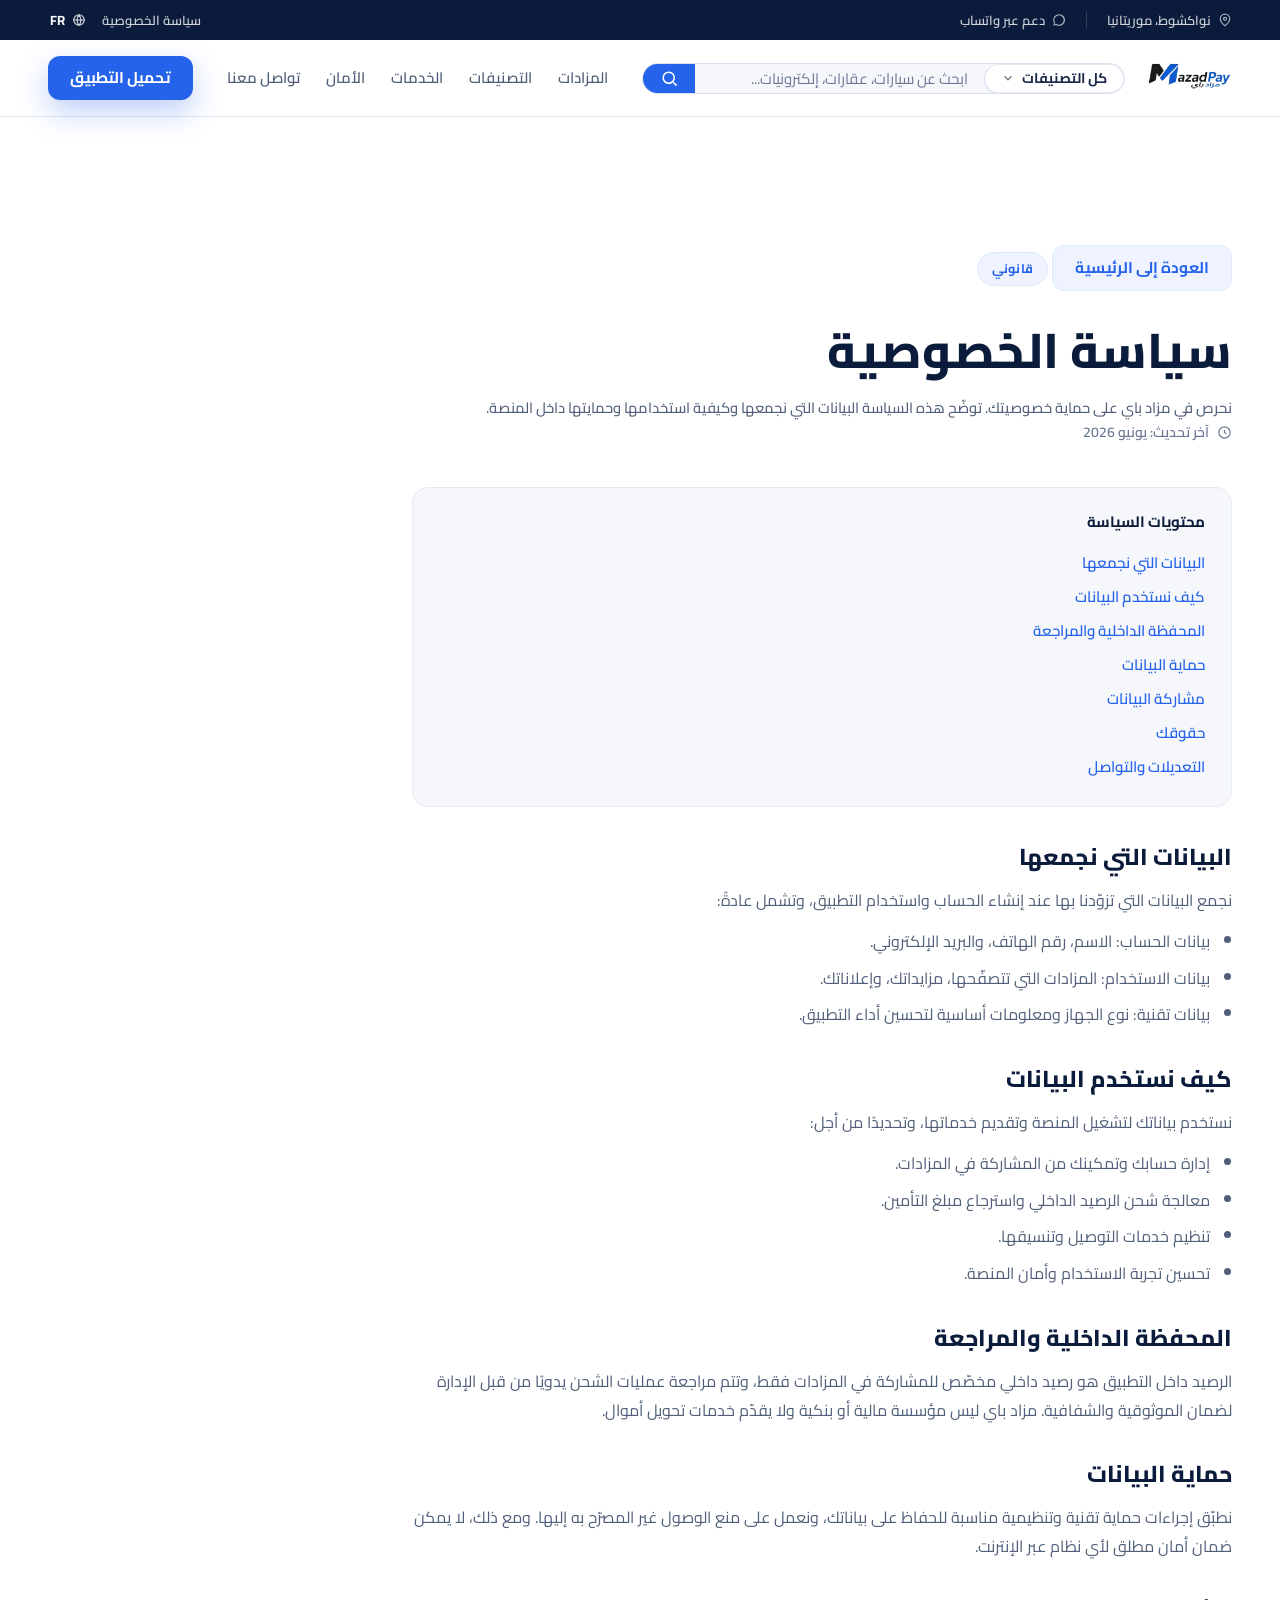
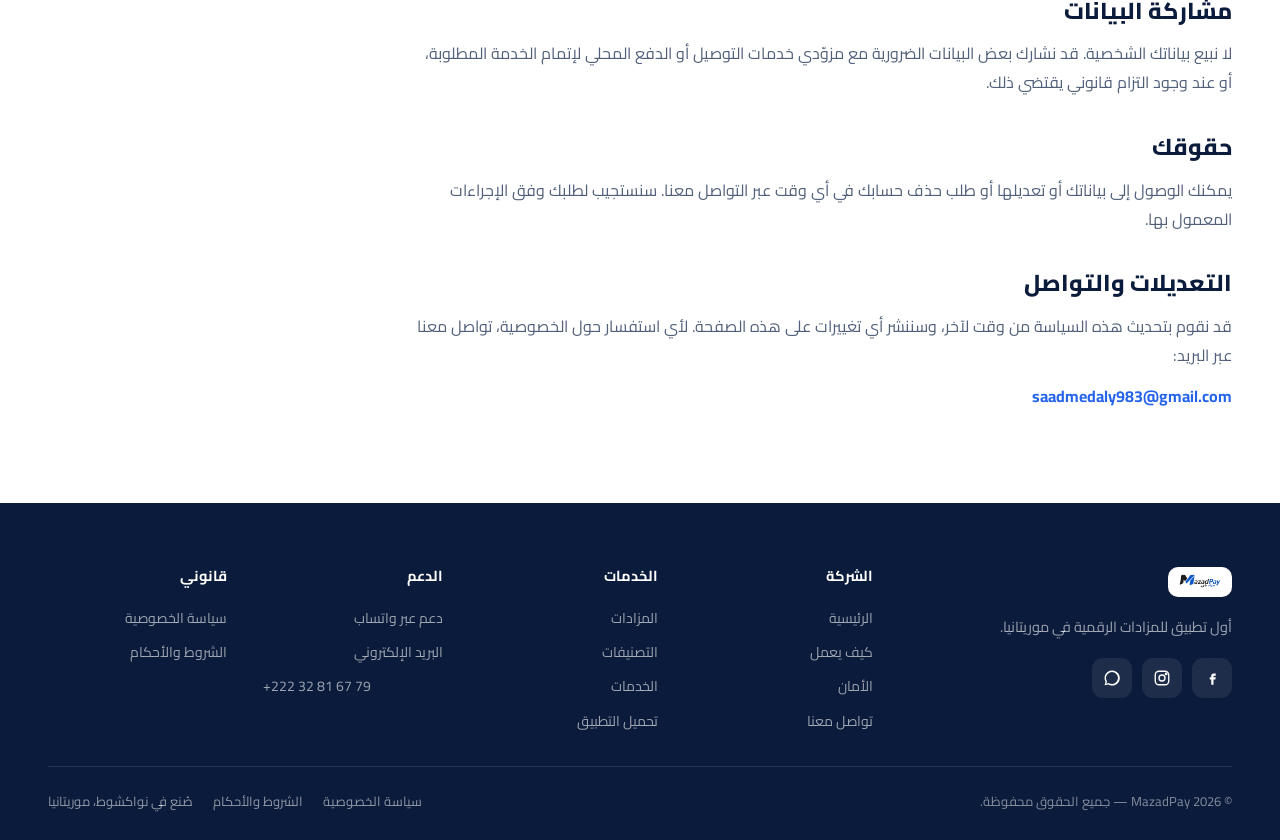
==== commit e3c29c60: "fix: remove inline scripts from legal pages and normalize footer logo loading" ====
--- a/privacy.html
+++ b/privacy.html
@@ -30,7 +30,7 @@
 <header class="header">
   <div class="container header__inner">
     <a href="index.html" class="header__logo" aria-label="MazadPay"><img src="assets/mazadpay-logo-transparent.png" alt="MazadPay" /></a>
-    <form class="header__search" role="search" onsubmit="return false;">
+    <form class="header__search" role="search">
       <span class="cat"><span data-i18n="sc_all">كل التصنيفات</span><svg viewBox="0 0 24 24" fill="none" stroke="currentColor" stroke-width="2.5"><path d="m6 9 6 6 6-6"/></svg></span>
       <input type="search" data-i18n-ph="search_ph" placeholder="ابحث عن سيارة، عقار، هاتف..." aria-label="بحث" />
       <button type="submit" data-i18n-aria="search_btn" aria-label="بحث"><svg viewBox="0 0 24 24" fill="none" stroke="currentColor" stroke-width="2"><circle cx="11" cy="11" r="7"/><path d="m21 21-4.3-4.3"/></svg></button>
@@ -165,54 +165,8 @@
   </div>
 </footer>
 
-<script>document.getElementById("year").textContent = new Date().getFullYear();</script>
 <script src="js/i18n.js"></script>
-<script>
-Object.assign(window.I18N.ar, {
-  pp_eyebrow:"قانوني", pp_title:"سياسة الخصوصية",
-  pp_intro:"نحرص في مزاد باي على حماية خصوصيتك. توضّح هذه السياسة البيانات التي نجمعها وكيفية استخدامها وحمايتها داخل المنصة.",
-  pp_toc:"محتويات السياسة",
-  pp_h1:"البيانات التي نجمعها", pp_h2:"كيف نستخدم البيانات", pp_h3:"المحفظة الداخلية والمراجعة",
-  pp_h4:"حماية البيانات", pp_h5:"مشاركة البيانات", pp_h6:"حقوقك", pp_h7:"التعديلات والتواصل",
-  pp_p1:"نجمع البيانات التي تزوّدنا بها عند إنشاء الحساب واستخدام التطبيق، وتشمل عادةً:",
-  pp_l1a:"بيانات الحساب: الاسم، رقم الهاتف، والبريد الإلكتروني.",
-  pp_l1b:"بيانات الاستخدام: المزادات التي تتصفّحها، مزايداتك، وإعلاناتك.",
-  pp_l1c:"بيانات تقنية: نوع الجهاز ومعلومات أساسية لتحسين أداء التطبيق.",
-  pp_p2:"نستخدم بياناتك لتشغيل المنصة وتقديم خدماتها، وتحديدًا من أجل:",
-  pp_l2a:"إدارة حسابك وتمكينك من المشاركة في المزادات.",
-  pp_l2b:"معالجة شحن الرصيد الداخلي واسترجاع مبلغ التأمين.",
-  pp_l2c:"تنظيم خدمات التوصيل وتنسيقها.",
-  pp_l2d:"تحسين تجربة الاستخدام وأمان المنصة.",
-  pp_p3:"الرصيد داخل التطبيق هو رصيد داخلي مخصّص للمشاركة في المزادات فقط، وتتم مراجعة عمليات الشحن يدويًا من قبل الإدارة لضمان الموثوقية والشفافية. مزاد باي ليس مؤسسة مالية أو بنكية ولا يقدّم خدمات تحويل أموال.",
-  pp_p4:"نطبّق إجراءات حماية تقنية وتنظيمية مناسبة للحفاظ على بياناتك، ونعمل على منع الوصول غير المصرّح به إليها. ومع ذلك، لا يمكن ضمان أمان مطلق لأي نظام عبر الإنترنت.",
-  pp_p5:"لا نبيع بياناتك الشخصية. قد نشارك بعض البيانات الضرورية مع مزوّدي خدمات التوصيل أو الدفع المحلي لإتمام الخدمة المطلوبة، أو عند وجود التزام قانوني يقتضي ذلك.",
-  pp_p6:"يمكنك الوصول إلى بياناتك أو تعديلها أو طلب حذف حسابك في أي وقت عبر التواصل معنا. سنستجيب لطلبك وفق الإجراءات المعمول بها.",
-  pp_p7:"قد نقوم بتحديث هذه السياسة من وقت لآخر، وسننشر أي تغييرات على هذه الصفحة. لأي استفسار حول الخصوصية، تواصل معنا عبر البريد:"
-});
-Object.assign(window.I18N.fr, {
-  pp_eyebrow:"Légal", pp_title:"Politique de confidentialité",
-  pp_intro:"Chez MazadPay, nous protégeons votre vie privée. Cette politique explique les données que nous collectons, leur utilisation et leur protection au sein de la plateforme.",
-  pp_toc:"Sommaire",
-  pp_h1:"Données collectées", pp_h2:"Utilisation des données", pp_h3:"Portefeuille interne et vérification",
-  pp_h4:"Protection des données", pp_h5:"Partage des données", pp_h6:"Vos droits", pp_h7:"Modifications et contact",
-  pp_p1:"Nous collectons les données que vous nous fournissez lors de la création du compte et de l'utilisation de l'application, notamment :",
-  pp_l1a:"Données du compte : nom, numéro de téléphone et e-mail.",
-  pp_l1b:"Données d'utilisation : enchères consultées, vos offres et vos annonces.",
-  pp_l1c:"Données techniques : type d'appareil et informations de base pour améliorer l'application.",
-  pp_p2:"Nous utilisons vos données pour exploiter la plateforme et fournir ses services, notamment pour :",
-  pp_l2a:"Gérer votre compte et vous permettre de participer aux enchères.",
-  pp_l2b:"Traiter la recharge du solde interne et la récupération de la caution.",
-  pp_l2c:"Organiser et coordonner les services de livraison.",
-  pp_l2d:"Améliorer l'expérience d'utilisation et la sécurité de la plateforme.",
-  pp_p3:"Le solde dans l'application est un solde interne destiné uniquement à la participation aux enchères. Les recharges sont vérifiées manuellement par l'administration pour garantir fiabilité et transparence. MazadPay n'est pas une institution financière ou bancaire et ne fournit pas de services de transfert d'argent.",
-  pp_p4:"Nous appliquons des mesures de protection techniques et organisationnelles appropriées pour préserver vos données et empêcher tout accès non autorisé. Toutefois, aucune sécurité absolue ne peut être garantie sur Internet.",
-  pp_p5:"Nous ne vendons pas vos données personnelles. Nous pouvons partager certaines données nécessaires avec les prestataires de livraison ou de paiement local pour réaliser le service demandé, ou en cas d'obligation légale.",
-  pp_p6:"Vous pouvez accéder à vos données, les modifier ou demander la suppression de votre compte à tout moment en nous contactant. Nous traiterons votre demande selon les procédures en vigueur.",
-  pp_p7:"Nous pouvons mettre à jour cette politique de temps à autre et publierons tout changement sur cette page. Pour toute question relative à la confidentialité, contactez-nous par e-mail :",
-  ft_tagline:"La première application d'enchères numériques en Mauritanie."
-});
-window.I18N.ar.ft_tagline = "أول تطبيق للمزادات الرقمية في موريتانيا.";
-</script>
+<script src="js/legal-privacy.js"></script>
 <script src="js/main.js"></script>
 </body>
 </html>
--- a/css/styles.css
+++ b/css/styles.css
@@ -17,7 +17,7 @@
   --ink:    #0B1B3B;
   --ink-2:  #1B2A4A;
   --slate:  #51607A;
-  --muted:  #8893A8;
+  --muted:  #6B7894;
 
   /* Surfaces / lines */
   --bg:      #FFFFFF;
@@ -76,37 +76,38 @@
 
 /* ---------- Layout ---------- */
 .container { width: 100%; max-width: var(--container); margin-inline: auto; padding-inline: 28px; }
-.section { padding-block: 96px; position: relative; }
-.section--tight { padding-block: 72px; }
+.section { padding-block: 68px; position: relative; }
+.section--tight { padding-block: 52px; }
 .section--soft { background: var(--bg-soft); }
 .section--ink { background: var(--ink); color: #fff; }
 
 /* ---------- Type ---------- */
-h1,h2,h3,h4 { color: var(--ink); line-height: 1.16; font-weight: 800; letter-spacing: -0.02em; }
-h1 { font-size: clamp(34px, 4.6vw, 58px); }
-h2 { font-size: clamp(28px, 3.4vw, 42px); }
-h3 { font-size: clamp(19px, 1.6vw, 23px); font-weight: 700; }
+h1,h2,h3,h4 { color: var(--ink); line-height: 1.25; font-weight: 800; letter-spacing: 0; }
+h1 { font-size: clamp(26px, 3.8vw, 50px); }
+h2 { font-size: clamp(22px, 2.8vw, 36px); }
+h3 { font-size: clamp(16px, 1.4vw, 20px); font-weight: 700; }
 p { text-wrap: pretty; }
-.lead { color: var(--slate); font-size: clamp(16px, 1.3vw, 18.5px); line-height: 1.7; font-weight: 500; }
-.display { letter-spacing: -0.03em; }
+.lead { color: var(--slate); font-size: clamp(14.5px, 1.15vw, 17px); line-height: 1.75; font-weight: 500; }
+.display { letter-spacing: 0; }
 
 .eyebrow {
   display: inline-flex; align-items: center; gap: 8px;
-  font-size: 13px; font-weight: 700; letter-spacing: .01em;
+  font-size: 12.5px; font-weight: 700; letter-spacing: .02em;
   color: var(--blue); background: var(--blue-50);
-  padding: 7px 15px; border-radius: var(--pill); border: 1px solid var(--blue-100);
-  margin-bottom: 18px;
-}
+  padding: 6px 14px; border-radius: var(--pill); border: 1px solid var(--blue-100);
+  margin-bottom: 16px;
+}
+.eyebrow__dot { width: 6px; height: 6px; border-radius: 50%; background: var(--blue); opacity: .7; flex: 0 0 auto; }
 .eyebrow--green { color: var(--green); background: var(--green-50); border-color: var(--green-100); }
 .eyebrow--light { color: #fff; background: rgba(255,255,255,.14); border-color: rgba(255,255,255,.2); }
 
-.sec-head { max-width: 700px; margin-bottom: 52px; }
+.sec-head { max-width: 700px; margin-bottom: 44px; }
 .sec-head.center { margin-inline: auto; text-align: center; }
-.sec-head h2 { margin-bottom: 14px; }
-.sec-head-row { display: flex; align-items: flex-end; justify-content: space-between; gap: 24px; margin-bottom: 40px; }
+.sec-head h2 { margin-bottom: 12px; }
+.sec-head-row { display: flex; align-items: flex-end; justify-content: space-between; gap: 24px; margin-bottom: 36px; }
 .sec-head-row .l { max-width: 640px; }
-.sec-head-row h2 { margin: 8px 0 0; }
-.sec-head-row .lead { margin-top: 10px; }
+.sec-head-row h2 { margin: 6px 0 0; }
+.sec-head-row .lead { margin-top: 8px; }
 
 /* ---------- Buttons ---------- */
 .btn {
@@ -125,6 +126,7 @@
 .btn--white { background: #fff; color: var(--blue); }
 .btn--white:hover { transform: translateY(-2px); box-shadow: var(--sh-md); }
 .btn--lg { padding: 16px 28px; font-size: 16.5px; }
+.btn--sm { padding: 10px 18px; font-size: 14px; }
 .btn--block { width: 100%; }
 .btn--ink { background: var(--ink); color: #fff; }
 .btn--ink:hover { background: #14264a; transform: translateY(-2px); }
@@ -213,7 +215,10 @@
 .footer__col h4 { color: #fff; font-size: 14.5px; font-weight: 700; margin-bottom: 16px; letter-spacing: 0; }
 .footer__col a { display: block; color: rgba(255,255,255,.6); font-size: 14px; padding: 6px 0; transition: color .15s; }
 .footer__col a:hover { color: #fff; }
-.footer__bottom { display: flex; align-items: center; justify-content: space-between; gap: 16px; flex-wrap: wrap; margin-top: 46px; padding-top: 24px; border-top: 1px solid rgba(255,255,255,.1); }
+.footer__cta { display: flex; align-items: center; justify-content: space-between; gap: 16px; flex-wrap: wrap; margin-top: 44px; padding: 20px 28px; background: rgba(255,255,255,.05); border: 1px solid rgba(255,255,255,.1); border-radius: var(--r-lg); }
+.footer__cta-text { font-size: 15px; font-weight: 700; color: rgba(255,255,255,.85); }
+.footer__cta-text strong { color: #fff; }
+.footer__bottom { display: flex; align-items: center; justify-content: space-between; gap: 16px; flex-wrap: wrap; margin-top: 28px; padding-top: 24px; border-top: 1px solid rgba(255,255,255,.1); }
 .footer__bottom p { color: rgba(255,255,255,.5); font-size: 13px; }
 .footer__bottom .links { display: flex; gap: 20px; flex-wrap: wrap; }
 .footer__bottom .links a, .footer__bottom .links span { color: rgba(255,255,255,.55); font-size: 13px; }
@@ -300,16 +305,28 @@
 }
 @media (max-width: 760px) {
   .header__search { display: none; }
+  .header__search--mobile { display: flex; }
   .footer__grid { grid-template-columns: 1fr 1fr; gap: 28px; }
-  .section { padding-block: 68px; }
-  .section--tight { padding-block: 56px; }
-}
+  .footer__cta { flex-direction: column; align-items: flex-start; gap: 12px; padding: 16px 18px; }
+  .section { padding-block: 48px; }
+  .section--tight { padding-block: 36px; }
+}
+/* mobile search bar */
+.mobile-search-bar { display: none; background: var(--bg-soft); border-bottom: 1px solid var(--line); padding: 10px 0; }
+.mobile-search-form { display: flex; align-items: center; gap: 10px; background: #fff; border: 1.5px solid var(--line-2); border-radius: var(--pill); padding: 0 14px; height: 44px; transition: border-color .18s; }
+.mobile-search-form:focus-within { border-color: var(--blue); }
+.mobile-search-form svg { width: 17px; height: 17px; color: var(--muted); flex: 0 0 auto; }
+.mobile-search-form input { flex: 1; border: none; background: none; font-size: 14.5px; color: var(--ink); padding: 0; }
+.mobile-search-form input:focus { outline: none; }
+.mobile-search-form input::placeholder { color: var(--muted); }
+@media (max-width: 760px) { .mobile-search-bar { display: block; } }
+
 @media (max-width: 520px) {
-  .container { padding-inline: 18px; }
+  .container { padding-inline: 16px; }
   .footer__grid { grid-template-columns: 1fr 1fr; }
   .footer__bottom { flex-direction: column; align-items: flex-start; }
   .faq-q { font-size: 15px; padding: 16px 18px; }
   .faq-a { padding: 0 18px 16px; padding-top: 14px; font-size: 14.5px; }
-  .auctions-cta { padding: 24px 18px; }
-  .apk-modal__inner { padding: 32px 22px; }
-}
+  .auctions-cta { padding: 22px 16px; }
+  .apk-modal__inner { padding: 30px 20px; }
+}
--- a/css/home.css
+++ b/css/home.css
@@ -3,7 +3,7 @@
    =========================================================== */
 
 /* ============ HERO ============ */
-.hero { position: relative; padding-block: 72px 84px; overflow: hidden; }
+.hero { position: relative; padding-block: 56px 68px; overflow: hidden; }
 .hero::before {
   content: ""; position: absolute; inset: 0; z-index: -2;
   background:
@@ -91,7 +91,7 @@
 .hthumb svg { width: 30px; height: 30px; }
 
 /* ============ TRUST BAND ============ */
-.tband { margin-top: -40px; position: relative; z-index: 6; }
+.tband { margin-top: -32px; position: relative; z-index: 6; }
 .tband__inner { display: grid; grid-template-columns: repeat(4, 1fr); gap: 18px; }
 .tcard { display: flex; align-items: center; gap: 14px; background: #fff; border: 1px solid var(--line); border-radius: var(--r); padding: 18px 20px; box-shadow: var(--sh-sm); }
 .tcard .ic { width: 46px; height: 46px; border-radius: 12px; background: var(--blue-50); color: var(--blue); display: grid; place-items: center; flex: 0 0 auto; }
@@ -110,9 +110,9 @@
 .cat:hover { transform: translateY(-5px); box-shadow: var(--sh-md); border-color: var(--blue-100); }
 .cat__thumb { aspect-ratio: 5/4; display: grid; place-items: center; position: relative; }
 .cat__thumb .art { width: 52%; height: 52%; }
-.cat__body { padding: 14px 16px 16px; }
-.cat__nm { font-weight: 800; font-size: 15.5px; }
-.cat__ct { font-size: 12.5px; color: var(--muted); font-weight: 600; margin-top: 2px; }
+.cat__body { padding: 13px 15px 15px; display: flex; align-items: center; justify-content: space-between; }
+.cat__nm { font-weight: 800; font-size: 15px; }
+.cat__ct { font-size: 11.5px; font-weight: 700; color: var(--blue); background: var(--blue-50); border: 1px solid var(--blue-100); padding: 3px 9px; border-radius: var(--pill); white-space: nowrap; }
 .cat__go { position: absolute; inset-block-start: 12px; inset-inline-end: 12px; width: 30px; height: 30px; border-radius: 9px; background: rgba(255,255,255,.92); color: var(--blue); display: grid; place-items: center; box-shadow: var(--sh-xs); opacity: 0; transform: translateY(-4px); transition: opacity .2s, transform .2s; }
 .cat:hover .cat__go { opacity: 1; transform: none; }
 .cat__go svg { width: 15px; height: 15px; }
@@ -138,23 +138,23 @@
 .pcard__fav:hover { color: var(--blue); }
 .pcard__fav svg { width: 16px; height: 16px; }
 .pcard__cat { position: absolute; inset-block-end: 12px; inset-inline-start: 12px; background: rgba(255,255,255,.94); color: var(--ink-2); font-size: 11.5px; font-weight: 700; padding: 4px 10px; border-radius: var(--pill); box-shadow: var(--sh-xs); }
-.pcard__body { padding: 15px 16px 16px; display: flex; flex-direction: column; flex: 1; }
-.pcard__title { font-weight: 800; font-size: 16px; margin-bottom: 12px; line-height: 1.35; }
-.pcard__meta { display: flex; align-items: flex-end; justify-content: space-between; padding-bottom: 13px; margin-bottom: 13px; border-bottom: 1px solid var(--line); }
-.pcard__pl { font-size: 11.5px; color: var(--muted); font-weight: 600; }
-.pcard__pv { font-size: 20px; font-weight: 800; color: var(--blue); letter-spacing: -.01em; white-space: nowrap; }
-.pcard__pv small { font-size: 12px; font-weight: 700; }
+.pcard__body { padding: 14px 15px 15px; display: flex; flex-direction: column; flex: 1; }
+.pcard__title { font-weight: 800; font-size: 15.5px; margin-bottom: 11px; line-height: 1.35; color: var(--ink); }
+.pcard__meta { display: flex; align-items: flex-end; justify-content: space-between; padding-bottom: 12px; margin-bottom: 12px; border-bottom: 1px solid var(--line); }
+.pcard__pl { font-size: 11px; color: var(--muted); font-weight: 600; margin-bottom: 2px; }
+.pcard__pv { font-size: 19px; font-weight: 800; color: var(--blue); letter-spacing: 0; white-space: nowrap; }
+.pcard__pv small { font-size: 11.5px; font-weight: 700; }
 .pcard__bids { text-align: end; }
-.pcard__bids .n { font-size: 15px; font-weight: 800; }
-.pcard__bids .l { font-size: 11px; color: var(--muted); font-weight: 600; }
-.pcard__foot { display: flex; align-items: center; justify-content: space-between; margin-top: auto; }
-.pcard__time { display: inline-flex; align-items: center; gap: 7px; font-size: 13px; font-weight: 700; color: var(--ink-2); font-variant-numeric: tabular-nums; }
-.pcard__time svg { width: 15px; height: 15px; color: var(--blue); }
+.pcard__bids .n { font-size: 15px; font-weight: 800; color: var(--ink); }
+.pcard__bids .l { font-size: 10.5px; color: var(--muted); font-weight: 600; }
+.pcard__foot { display: flex; align-items: center; justify-content: space-between; margin-top: auto; gap: 8px; }
+.pcard__time { display: inline-flex; align-items: center; gap: 6px; font-size: 12.5px; font-weight: 700; color: var(--ink-2); font-variant-numeric: tabular-nums; }
+.pcard__time svg { width: 14px; height: 14px; color: var(--blue); }
 .pcard__time.ending { color: var(--warn); }
 .pcard__time.ending svg { color: var(--warn); }
-.pcard__view { display: inline-flex; align-items: center; gap: 7px; background: var(--blue-50); color: var(--blue); font-weight: 700; font-size: 13.5px; padding: 9px 14px; border-radius: var(--r-sm); transition: background .18s, color .18s; border: none; cursor: pointer; font-family: inherit; }
-.pcard__view:hover { background: var(--blue); color: #fff; }
-.pcard__view svg { width: 15px; height: 15px; }
+.pcard__view { display: inline-flex; align-items: center; gap: 6px; background: var(--blue); color: #fff; font-weight: 700; font-size: 13px; padding: 9px 14px; border-radius: var(--r-sm); transition: background .18s, transform .15s; border: none; cursor: pointer; font-family: inherit; flex: 0 0 auto; }
+.pcard__view:hover { background: var(--blue-600); transform: translateY(-1px); }
+.pcard__view svg { width: 14px; height: 14px; }
 
 /* tints (brand-safe, no harsh gradients) */
 .tint-1 { background: linear-gradient(160deg, #EAF0FF 0%, #F6F9FF 100%); color: var(--blue); }
@@ -188,7 +188,7 @@
 .sec-split { display: grid; grid-template-columns: 1fr 1.06fr; gap: 56px; align-items: center; }
 .sec-list { display: flex; flex-direction: column; gap: 16px; margin-top: 28px; }
 .sec-item { display: flex; gap: 15px; align-items: flex-start; }
-.sec-item .ic { flex: 0 0 auto; width: 46px; height: 46px; border-radius: 13px; background: var(--green-50); color: var(--green); display: grid; place-items: center; }
+.sec-item .ic { flex: 0 0 auto; width: 46px; height: 46px; border-radius: 13px; background: var(--blue-50); color: var(--blue); display: grid; place-items: center; }
 .sec-item .ic svg { width: 22px; height: 22px; }
 .sec-item h4 { font-size: 17px; font-weight: 700; margin-bottom: 3px; }
 .sec-item p { color: var(--slate); font-size: 14.5px; }
@@ -211,9 +211,9 @@
 .prow .mi svg { width: 17px; height: 17px; }
 .ok { display: inline-flex; align-items: center; gap: 6px; font-size: 12.5px; font-weight: 700; color: var(--green); background: var(--green-50); border: 1px solid var(--green-100); border-radius: var(--pill); padding: 4px 11px; }
 .ok svg { width: 13px; height: 13px; }
-.panel__foot { display: flex; align-items: center; gap: 12px; margin-top: 16px; padding: 14px 16px; background: var(--green-50); border: 1px solid var(--green-100); border-radius: var(--r); }
-.panel__foot svg { width: 20px; height: 20px; color: var(--green); flex: 0 0 auto; }
-.panel__foot p { font-size: 13.5px; color: #0E7A43; font-weight: 600; }
+.panel__foot { display: flex; align-items: center; gap: 12px; margin-top: 16px; padding: 14px 16px; background: var(--blue-50); border: 1px solid var(--blue-100); border-radius: var(--r); }
+.panel__foot svg { width: 20px; height: 20px; color: var(--blue); flex: 0 0 auto; }
+.panel__foot p { font-size: 13.5px; color: var(--blue-700); font-weight: 600; }
 
 /* ============ DOWNLOAD ============ */
 .dl__card { position: relative; overflow: hidden; background: linear-gradient(135deg, var(--blue-700) 0%, var(--blue) 100%); border-radius: var(--r-2xl); color: #fff; padding: 56px; display: grid; grid-template-columns: 1.15fr .85fr; gap: 40px; align-items: center; }
@@ -226,7 +226,7 @@
 .store-btn { display: inline-flex; align-items: center; gap: 12px; background: #0A1526; color: #fff; border-radius: 14px; padding: 12px 20px; border: 1px solid rgba(255,255,255,.14); transition: transform .16s; }
 .store-btn:hover { transform: translateY(-2px); }
 .store-btn.white { background: #fff; color: var(--ink); }
-.store-btn.disabled { opacity: .6; cursor: not-allowed; pointer-events: none; }
+.store-btn.disabled { opacity: .52; cursor: not-allowed; pointer-events: none; filter: grayscale(30%); }
 .store-btn svg { width: 26px; height: 26px; flex: 0 0 auto; }
 .store-btn .s { display: flex; flex-direction: column; line-height: 1.2; text-align: start; }
 .store-btn .s .a { font-size: 11px; opacity: .82; font-weight: 600; }
@@ -234,7 +234,7 @@
 .store-note { display: inline-flex; align-items: center; gap: 7px; margin-top: 14px; font-size: 13px; color: rgba(255,255,255,.78); font-weight: 600; }
 .store-note svg { width: 15px; height: 15px; }
 .dl__visual { display: flex; align-items: center; justify-content: center; gap: 18px; }
-.dl__phone { width: 184px; height: 372px; border-radius: 34px; background: #0A1526; padding: 9px; box-shadow: var(--sh-xl); flex: 0 0 auto; }
+.dl__phone { width: 200px; height: 400px; border-radius: 36px; background: #0A1526; padding: 10px; box-shadow: var(--sh-xl); flex: 0 0 auto; }
 .dl__screen { width: 100%; height: 100%; border-radius: 26px; overflow: hidden; background: #fff; position: relative; display: flex; flex-direction: column; }
 .dl__notch { position: absolute; inset-block-start: 0; inset-inline-start: 50%; transform: translateX(-50%); width: 86px; height: 18px; background: #0A1526; border-radius: 0 0 12px 12px; z-index: 4; }
 .dl__shead { background: var(--blue); padding: 30px 14px 14px; color: #fff; }
@@ -293,22 +293,31 @@
 }
 @media (max-width: 560px) {
   .cats { grid-template-columns: 1fr 1fr; }
-  .pgrid { grid-template-columns: 1fr 1fr; gap: 14px; }
+  .pgrid { grid-template-columns: 1fr 1fr; gap: 12px; }
   .tband__inner { grid-template-columns: 1fr 1fr; }
   .svcs { grid-template-columns: 1fr; }
   .timeline { grid-template-columns: 1fr; }
-  .hwallet { inset-inline-start: 0; width: 200px; }
-  .htoast { inset-inline-start: 0; }
-  .pcard__title { font-size: 14.5px; }
-  .pcard__pv { font-size: 18px; }
-  .pcard__view span { display: none; }
+  /* hwallet/htoast: إبقاؤهما داخل الـ stage */
+  .hwallet { inset-inline-start: 0; width: 195px; font-size: 13px; }
+  .htoast { inset-inline-start: 0; max-width: calc(100% - 20px); }
+  .hcard { width: min(320px, 100%); }
+  .pcard__title { font-size: 14px; }
+  .pcard__pv { font-size: 17px; }
+  /* إبقاء نص pcard__view مرئياً — تقليص فقط */
+  .pcard__view { font-size: 12px; padding: 8px 10px; }
+  .dl__phone { width: 164px; height: 330px; }
+  .dl__visual { gap: 12px; }
+  .qr__code { width: 110px; height: 110px; }
 }
 @media (max-width: 380px) {
   .pgrid { grid-template-columns: 1fr; }
+  .cats { grid-template-columns: 1fr 1fr; }
 }
 
 /* ============ RTL arrow fixes ============ */
 html[dir="ltr"] .linkarrow svg { transform: none; }
 html[dir="ltr"] .linkarrow:hover svg { transform: translateX(3px); }
-html[dir="rtl"] .pcard__view svg,
-html[dir="rtl"] .hcard__bid svg { transform: scaleX(-1); }
+/* bid/send: لا نعكس الأيقونة لأن المعنى يبقى صحيحاً في RTL */
+html[dir="rtl"] .pcard__view svg { transform: scaleX(-1); }
+/* hcard__bid: أيقونة الإرسال — لا عكس في RTL */
+html[dir="rtl"] .hcard__bid svg { transform: none; }
